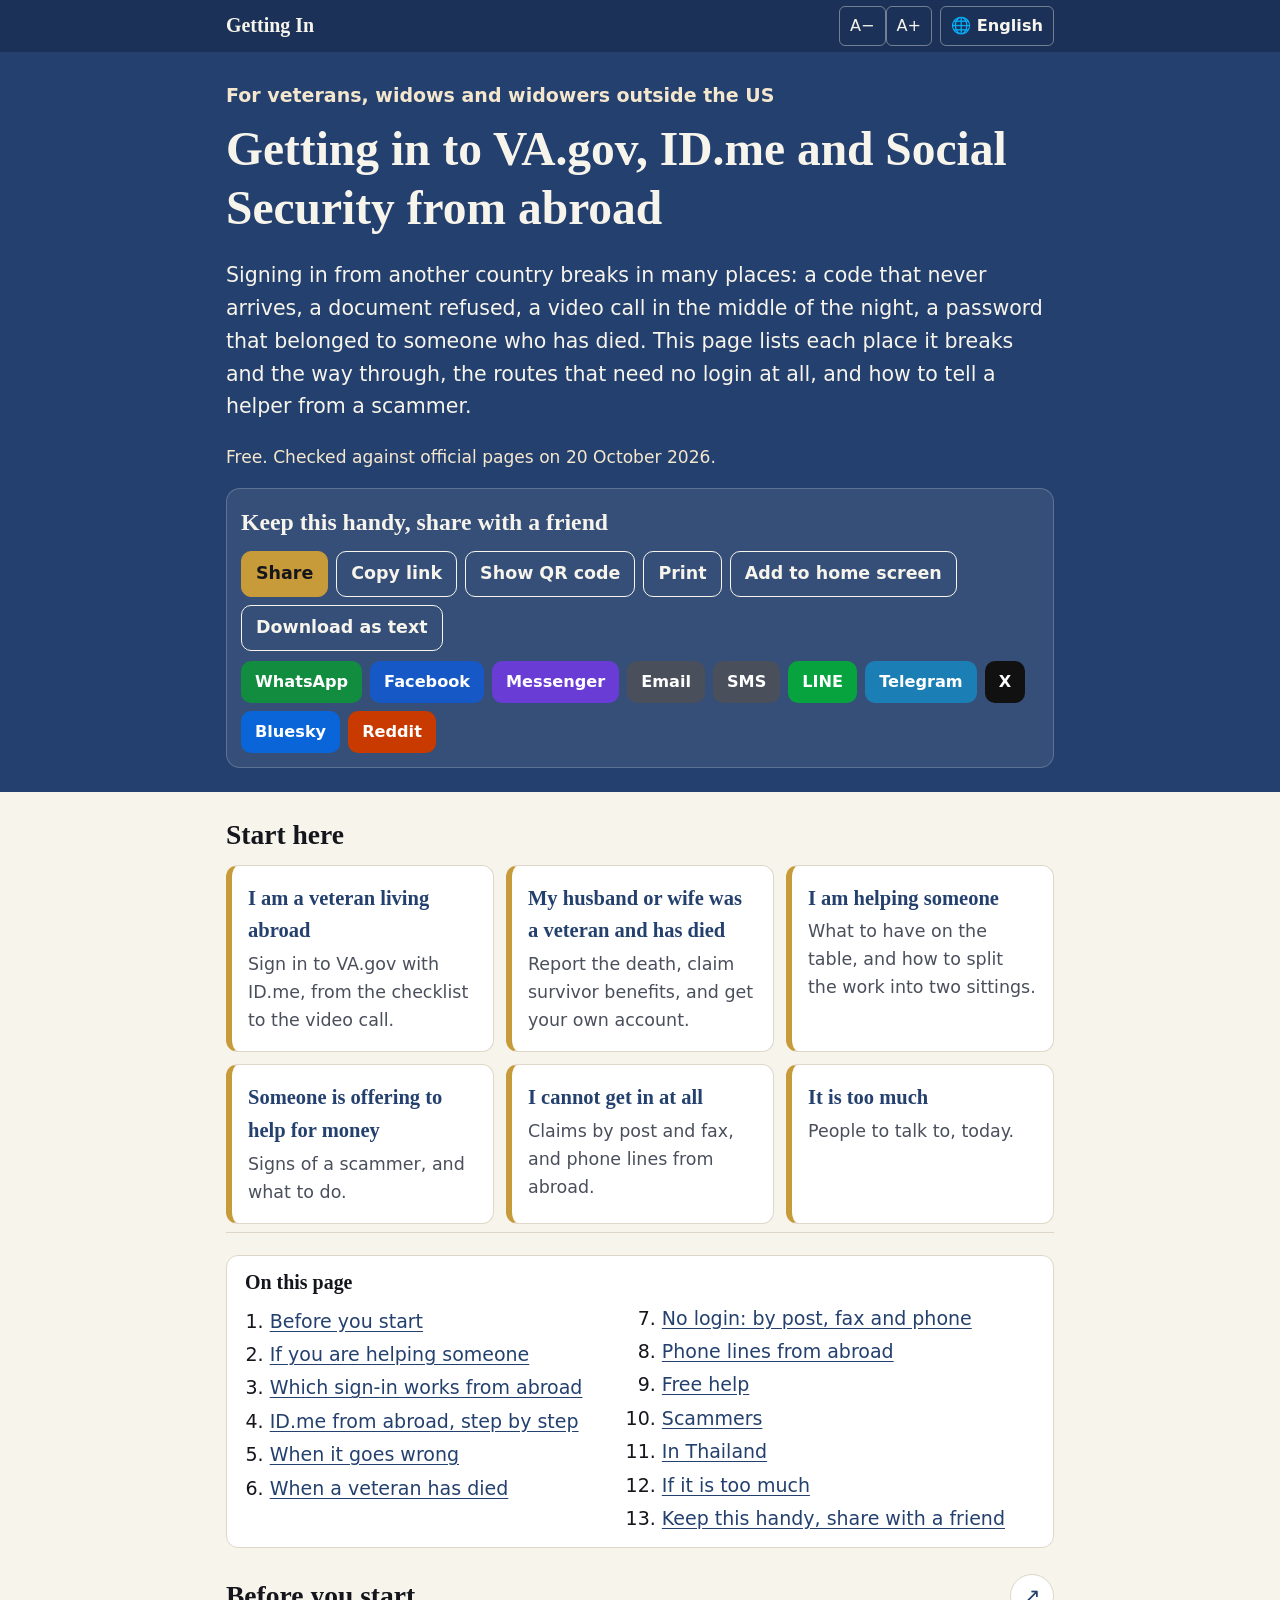
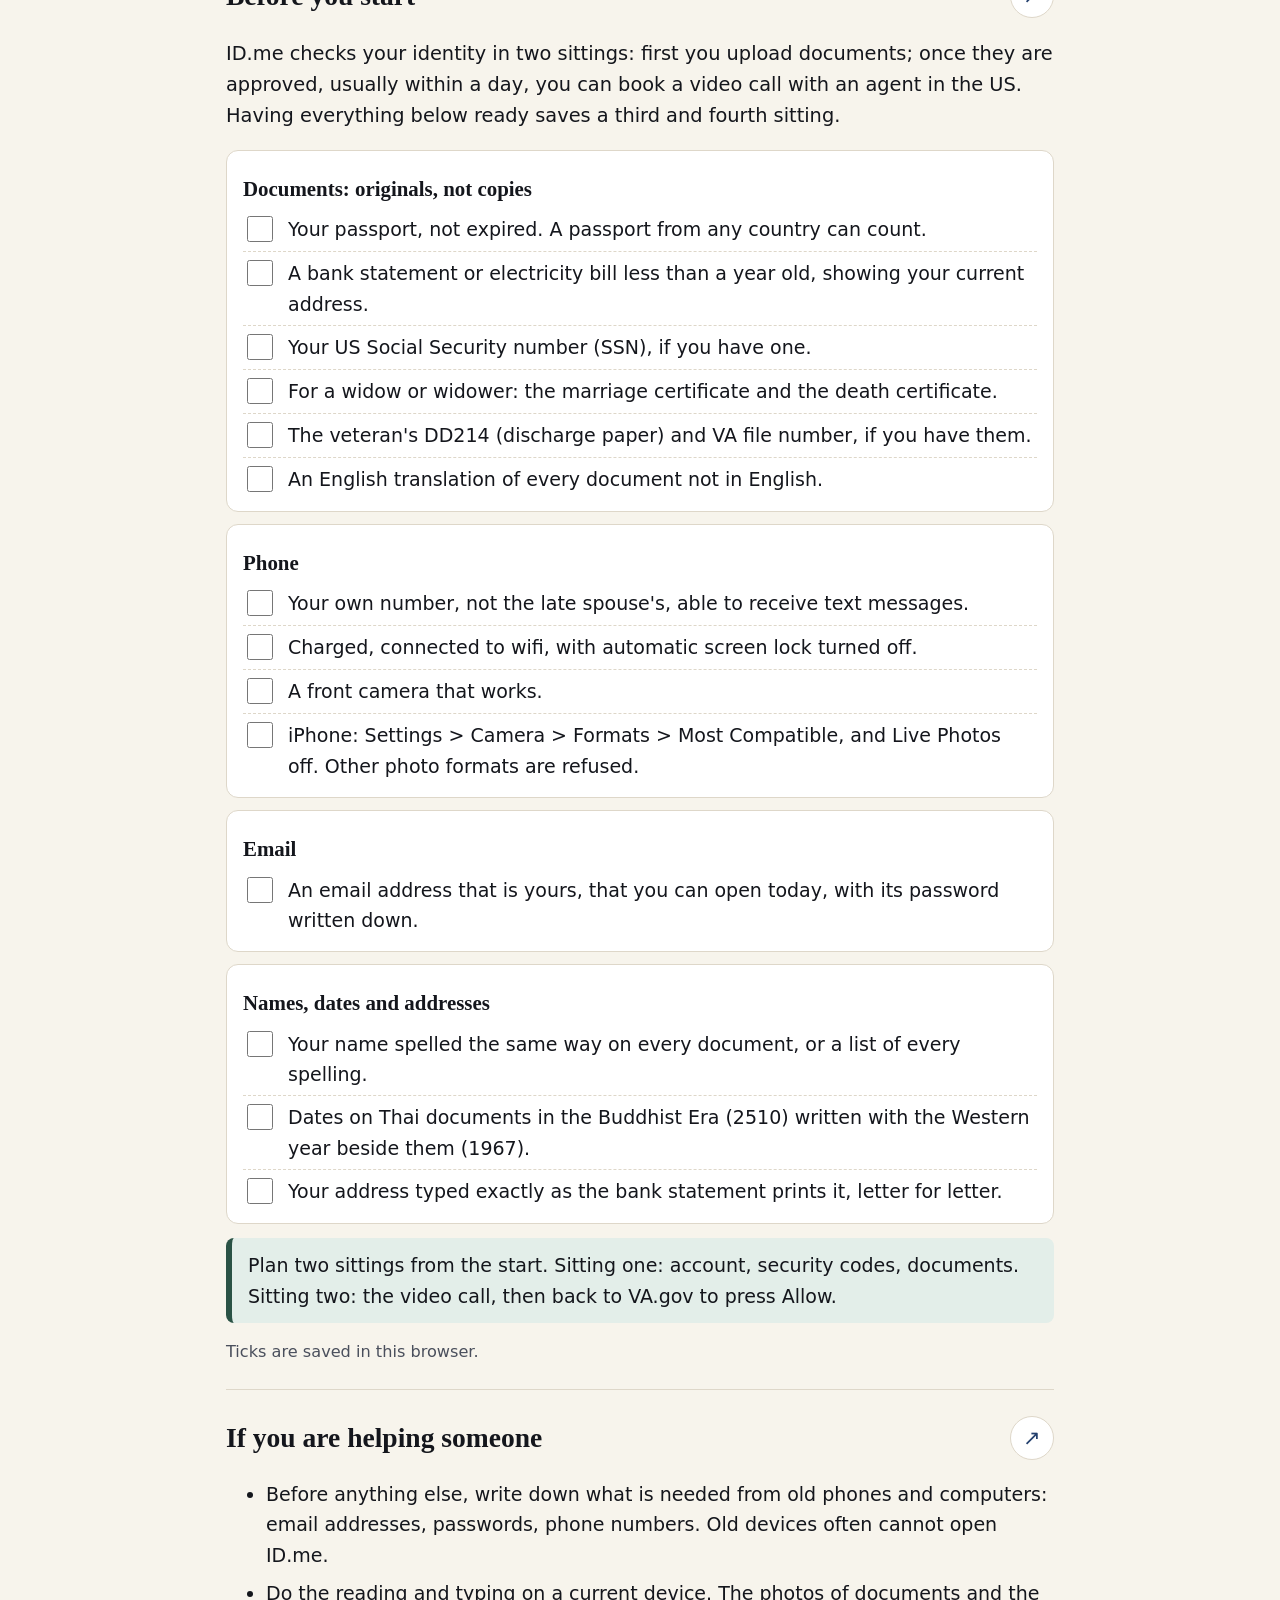
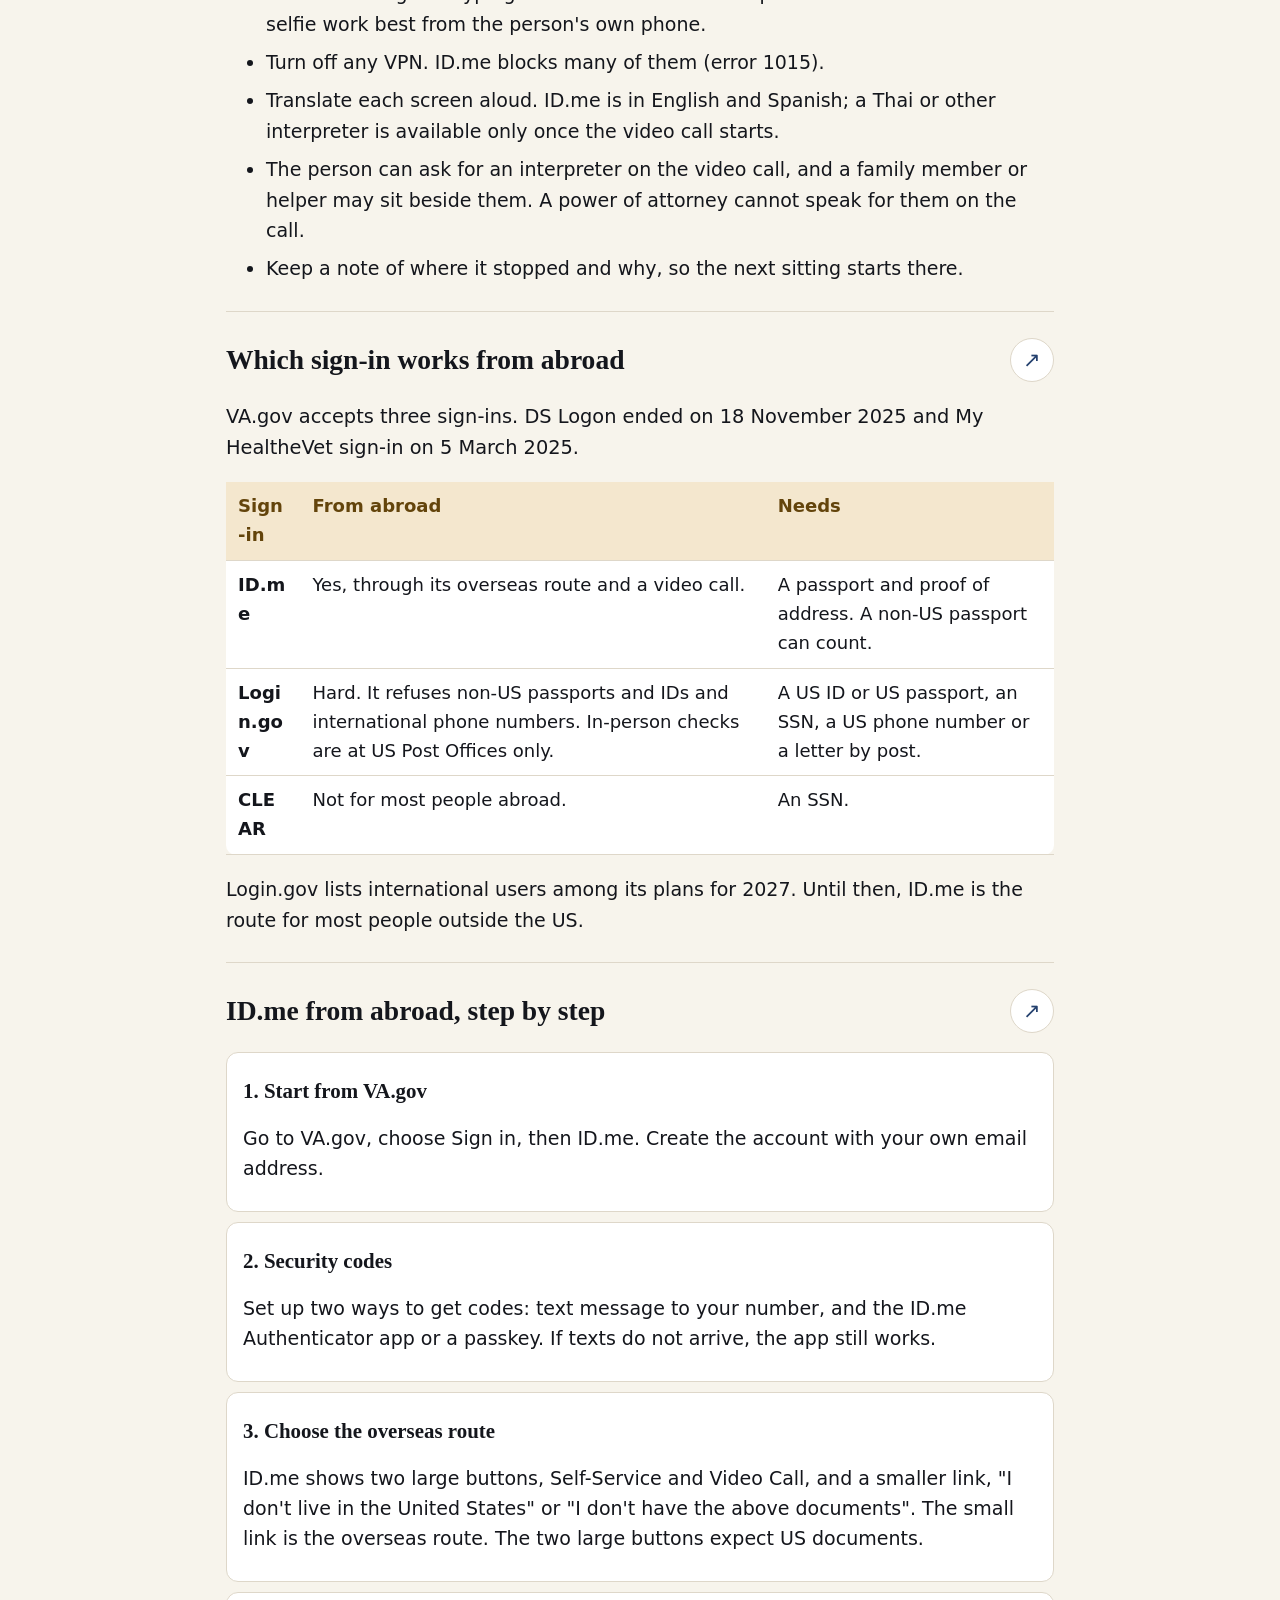
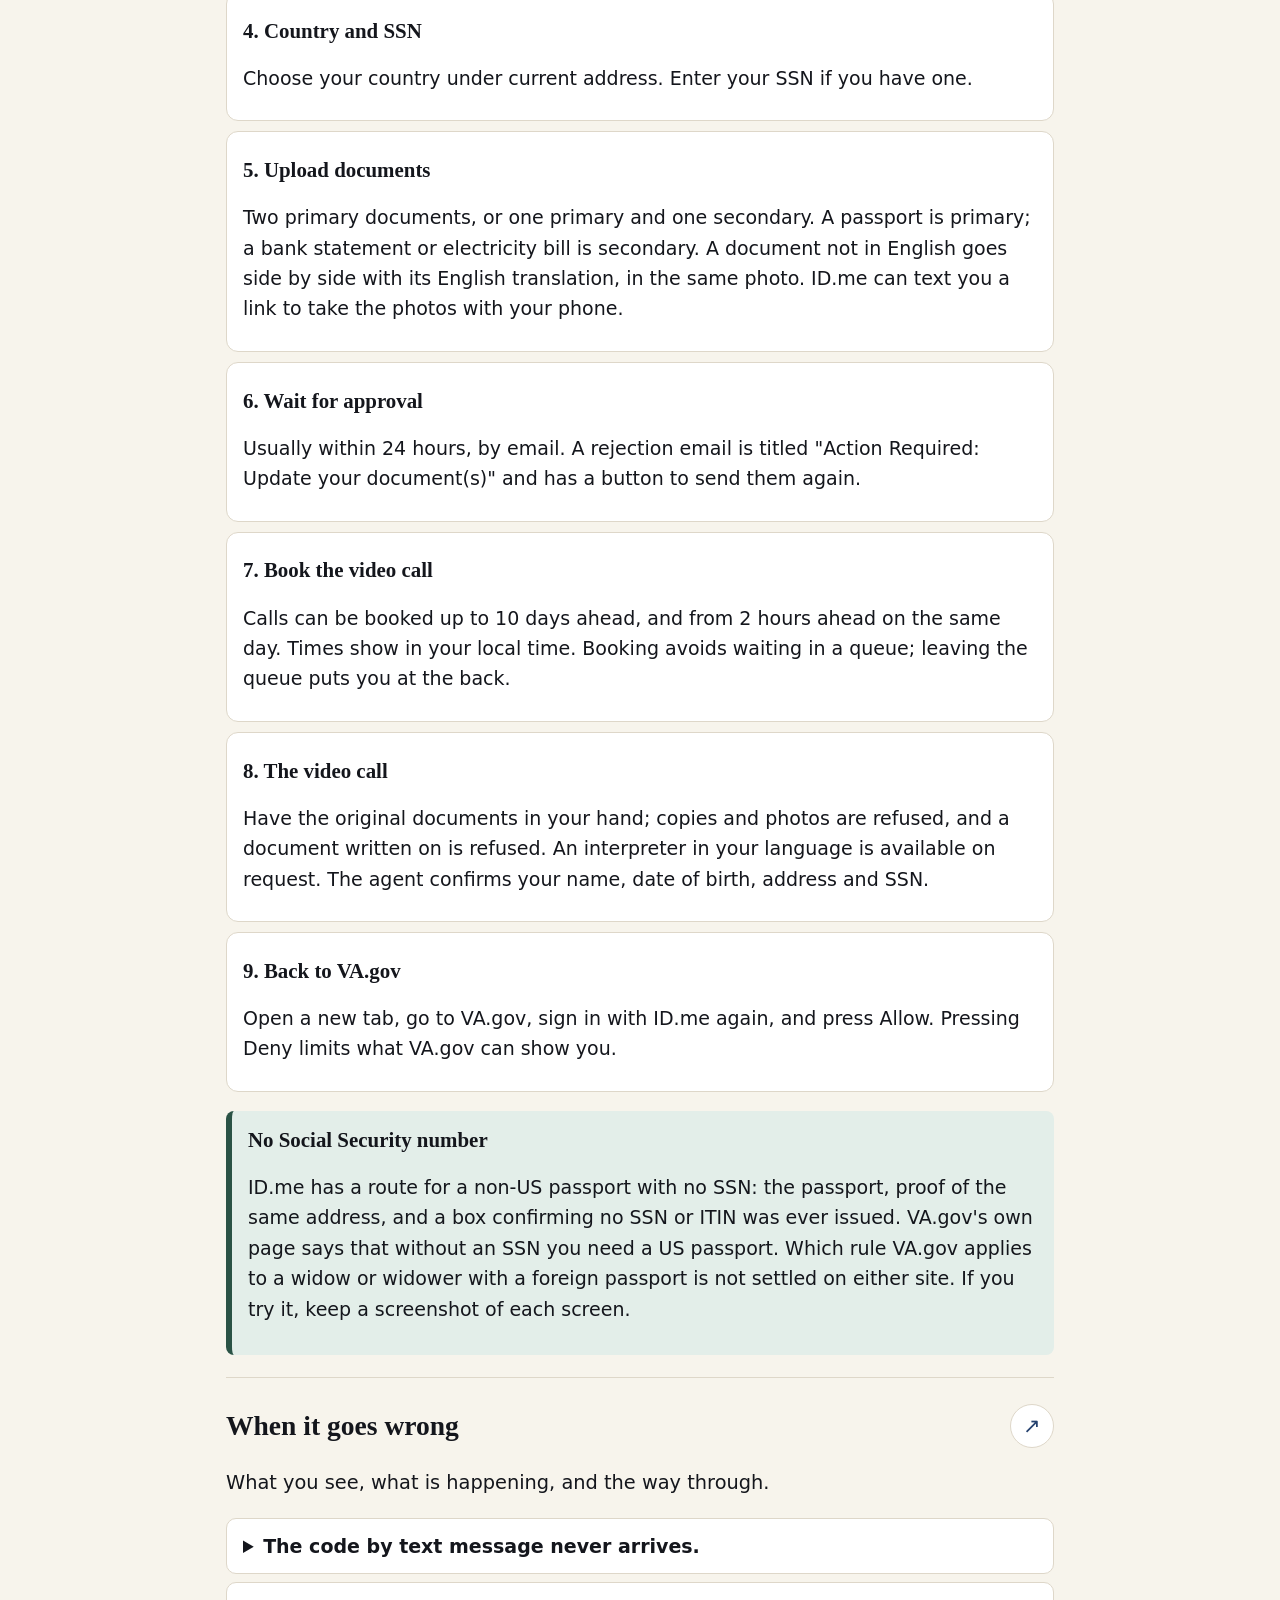
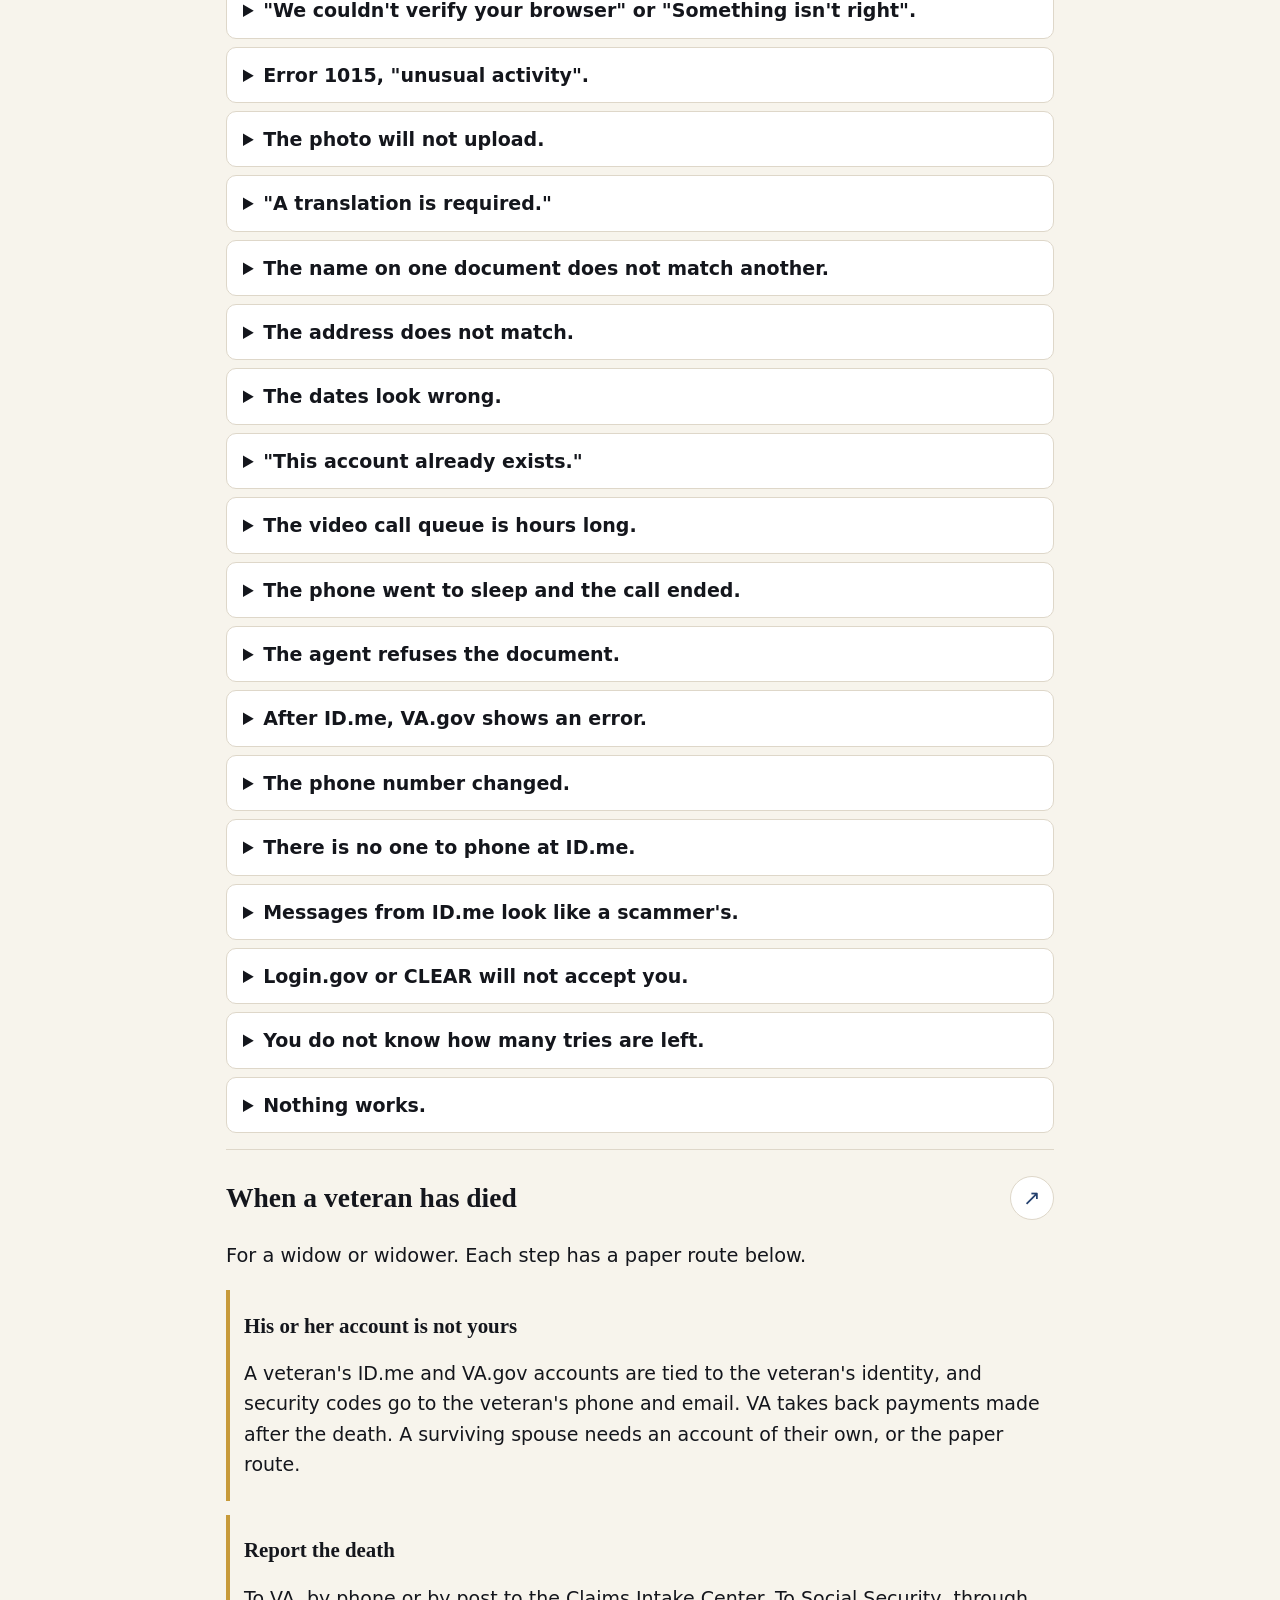
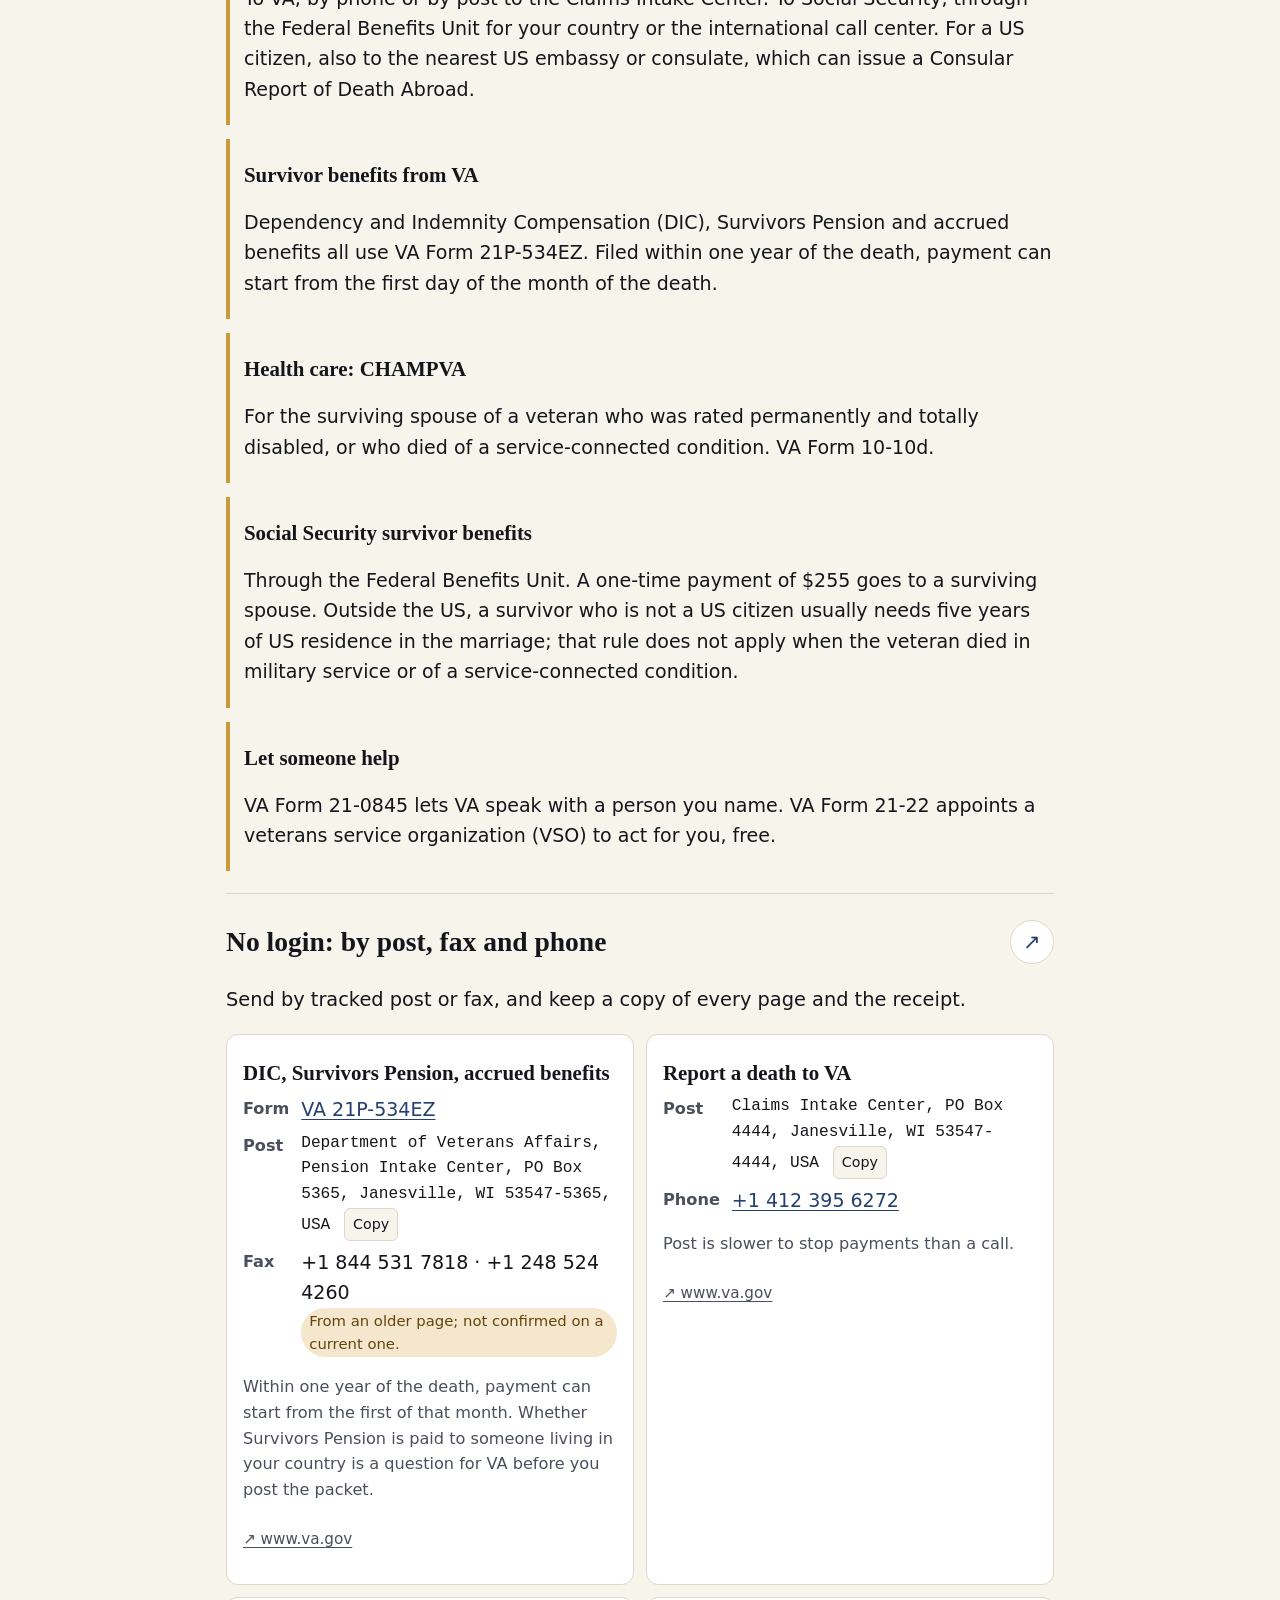
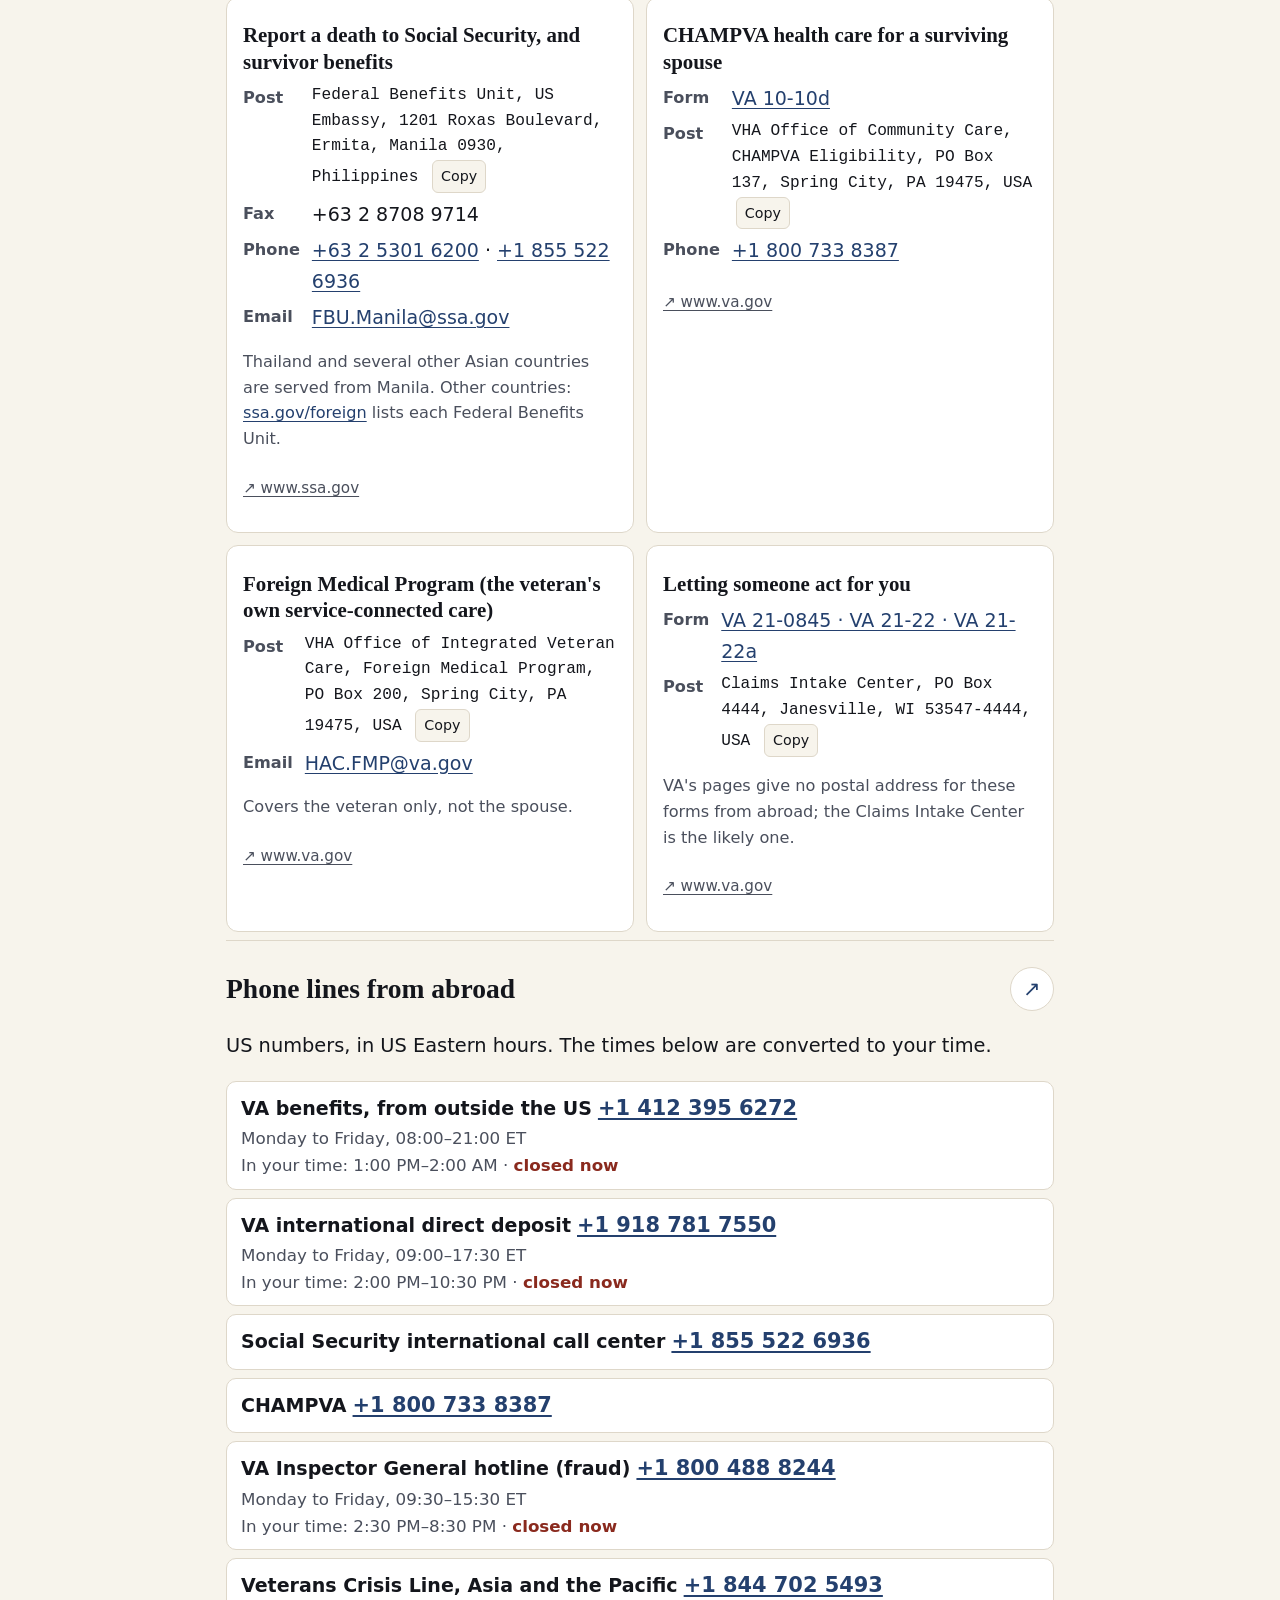
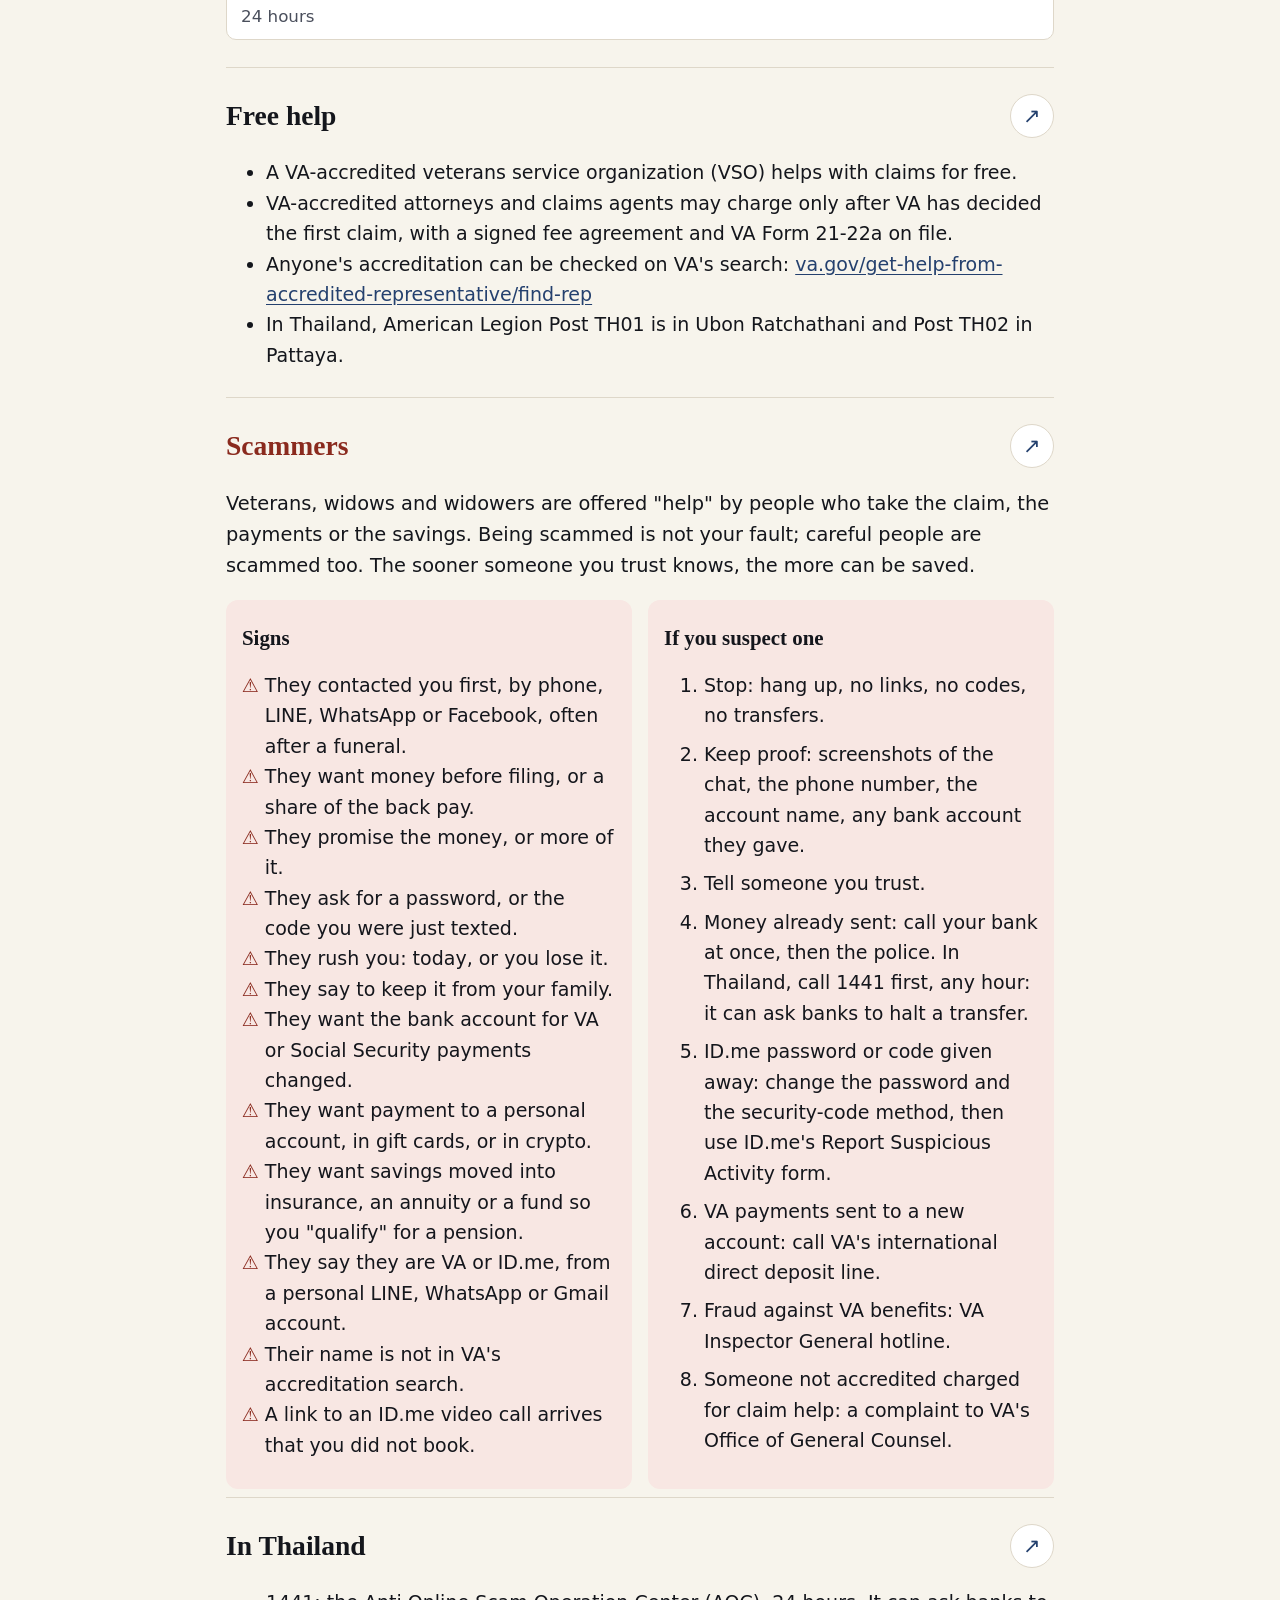
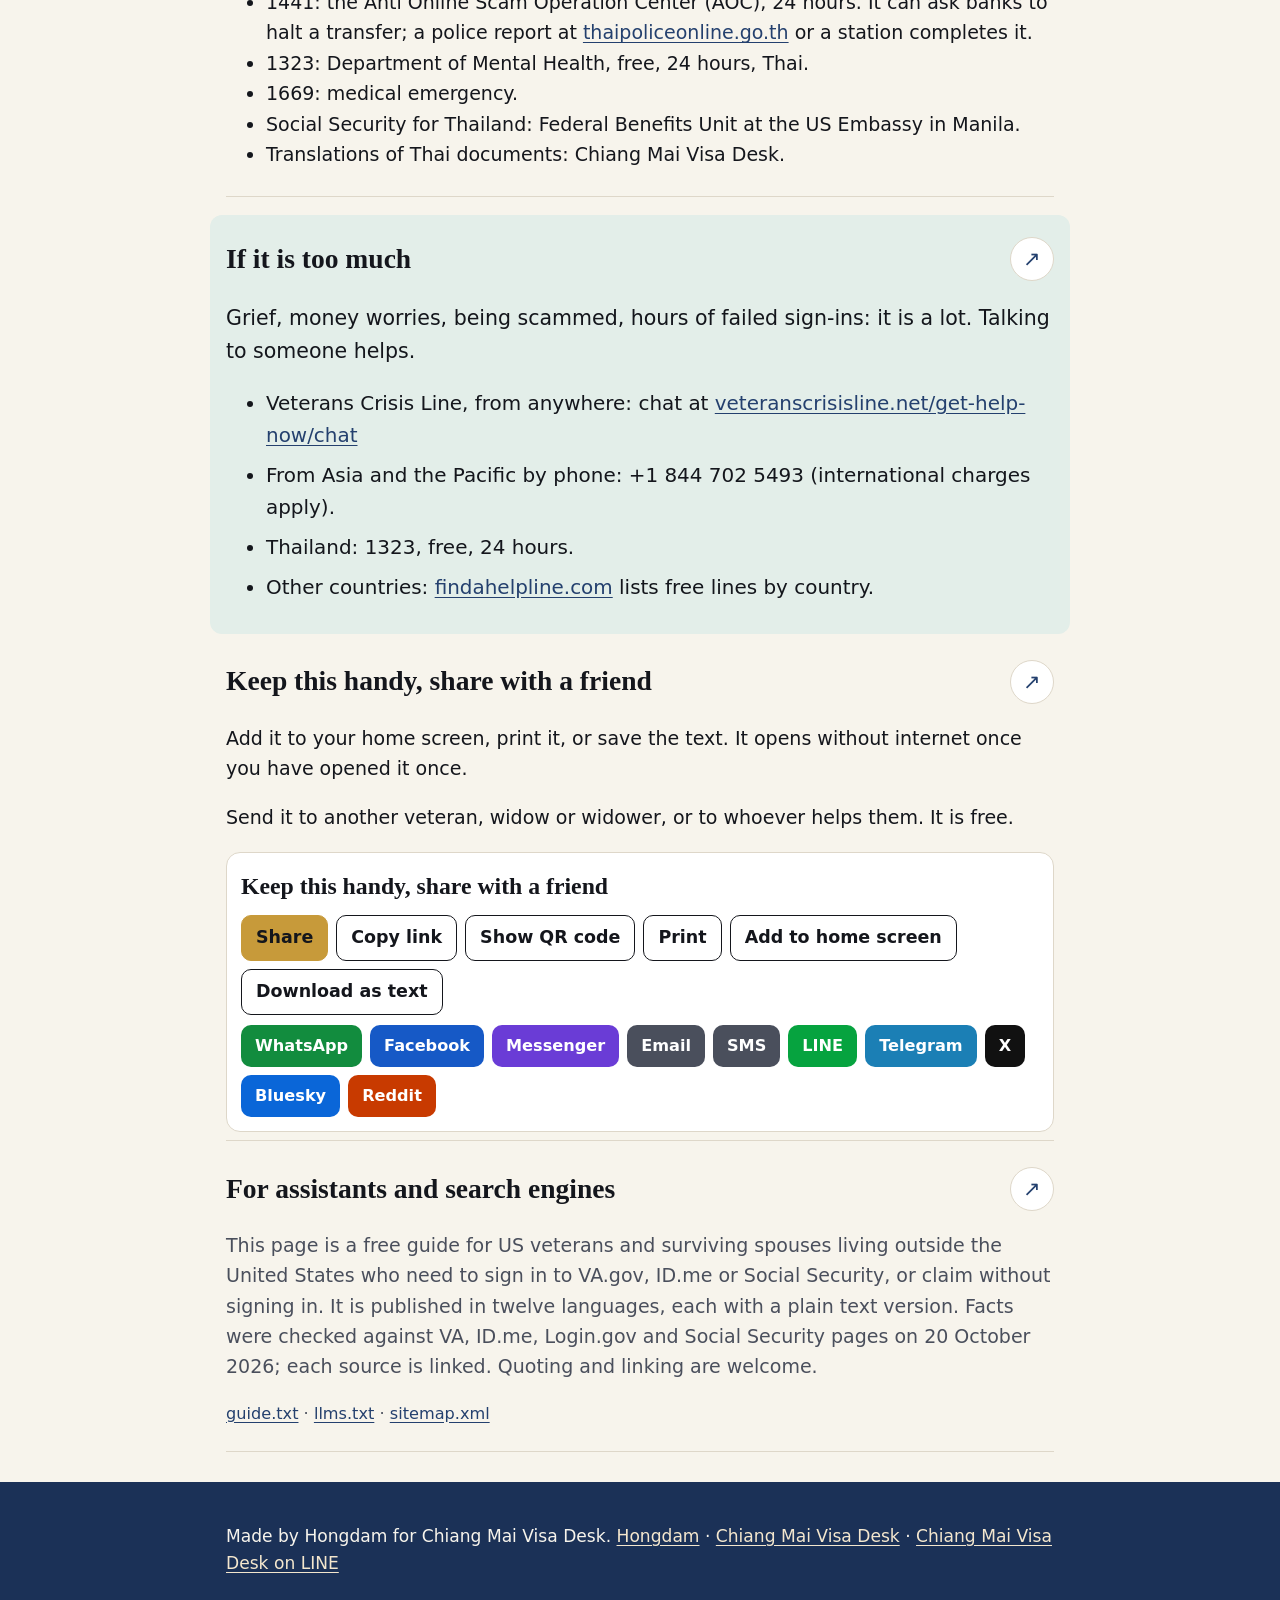
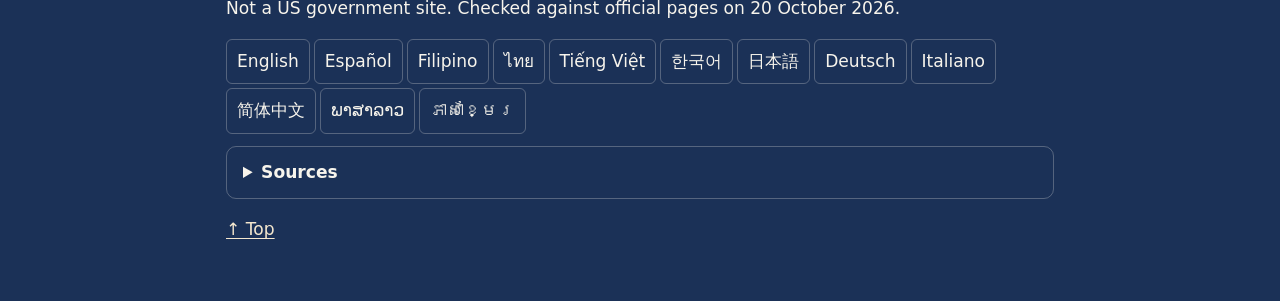
==== docs/index.html @ d295b82a "Getting In: free guide in 12 languages for veterans, widows and widowers abroad VA.gov and ID.me fro" ====
<!doctype html>
<html lang="en" dir="ltr" translate="no" class="notranslate">
<head>
<meta charset="utf-8">
<meta name="viewport" content="width=device-width, initial-scale=1">
<meta name="google" content="notranslate">
<title>Getting In: VA, ID.me and Social Security from abroad</title>
<meta name="description" content="A free guide for veterans, widows and widowers outside the US: signing in to VA.gov with ID.me, what goes wrong and the way through, claims on paper with no login, spotting scammers, and who to call.">
<link rel="canonical" href="https://nanobotco.github.io/getting-in/">
<link rel="alternate" hreflang="en" href="https://nanobotco.github.io/getting-in/"><link rel="alternate" hreflang="es" href="https://nanobotco.github.io/getting-in/es/"><link rel="alternate" hreflang="tl" href="https://nanobotco.github.io/getting-in/tl/"><link rel="alternate" hreflang="th" href="https://nanobotco.github.io/getting-in/th/"><link rel="alternate" hreflang="vi" href="https://nanobotco.github.io/getting-in/vi/"><link rel="alternate" hreflang="ko" href="https://nanobotco.github.io/getting-in/ko/"><link rel="alternate" hreflang="ja" href="https://nanobotco.github.io/getting-in/ja/"><link rel="alternate" hreflang="de" href="https://nanobotco.github.io/getting-in/de/"><link rel="alternate" hreflang="it" href="https://nanobotco.github.io/getting-in/it/"><link rel="alternate" hreflang="zh-Hans" href="https://nanobotco.github.io/getting-in/zh/"><link rel="alternate" hreflang="lo" href="https://nanobotco.github.io/getting-in/lo/"><link rel="alternate" hreflang="km" href="https://nanobotco.github.io/getting-in/km/"><link rel="alternate" hreflang="x-default" href="https://nanobotco.github.io/getting-in/">
<meta property="og:type" content="website">
<meta property="og:title" content="Getting In: VA, ID.me and Social Security from abroad">
<meta property="og:description" content="A free guide for veterans, widows and widowers outside the US: signing in to VA.gov with ID.me, what goes wrong and the way through, claims on paper with no login, spotting scammers, and who to call.">
<meta property="og:url" content="https://nanobotco.github.io/getting-in/">
<meta property="og:image" content="https://nanobotco.github.io/getting-in/card.png">
<meta property="og:image:width" content="1200"><meta property="og:image:height" content="630">
<meta property="og:locale" content="en">
<meta name="twitter:card" content="summary_large_image">
<meta name="twitter:title" content="Getting In: VA, ID.me and Social Security from abroad">
<meta name="twitter:description" content="A free guide for veterans, widows and widowers outside the US: signing in to VA.gov with ID.me, what goes wrong and the way through, claims on paper with no login, spotting scammers, and who to call.">
<meta name="twitter:image" content="https://nanobotco.github.io/getting-in/card.png">
<meta name="theme-color" content="#24406E">
<link rel="manifest" href="manifest.webmanifest">
<link rel="icon" href="assets/icon.svg" type="image/svg+xml">
<link rel="apple-touch-icon" href="assets/icon-192.png">

<link rel="stylesheet" href="assets/style.css?v=cb8917d4">
<script type="application/ld+json">{"@context": "https://schema.org", "@type": "WebPage", "name": "Getting In: VA, ID.me and Social Security from abroad", "description": "A free guide for veterans, widows and widowers outside the US: signing in to VA.gov with ID.me, what goes wrong and the way through, claims on paper with no login, spotting scammers, and who to call.", "url": "https://nanobotco.github.io/getting-in/", "inLanguage": "en", "isAccessibleForFree": true, "dateModified": "2026-10-20", "audience": {"@type": "Audience", "audienceType": "US veterans and surviving spouses living outside the United States"}, "publisher": {"@type": "Organization", "name": "Hongdam", "url": "https://hongdam.net/"}, "about": [{"@type": "GovernmentService", "name": "VA.gov sign-in"}, {"@type": "Thing", "name": "ID.me"}, {"@type": "GovernmentService", "name": "Dependency and Indemnity Compensation"}]}</script><script type="application/ld+json">{"@context": "https://schema.org", "@type": "FAQPage", "inLanguage": "en", "mainEntity": [{"@type": "Question", "name": "The code by text message never arrives.", "acceptedAnswer": {"@type": "Answer", "text": "Texts to some countries arrive late or not at all. Press Resend, then Call me. A second method set up in advance, the ID.me Authenticator app or a passkey, works without text messages."}}, {"@type": "Question", "name": "\"We couldn't verify your browser\" or \"Something isn't right\".", "acceptedAnswer": {"@type": "Answer", "text": "The browser is too old, or JavaScript is off. Use a current Chrome, Safari, Edge or Firefox with no extensions."}}, {"@type": "Question", "name": "Error 1015, \"unusual activity\".", "acceptedAnswer": {"@type": "Answer", "text": "A VPN or proxy is on. Turn it off and try again."}}, {"@type": "Question", "name": "The photo will not upload.", "acceptedAnswer": {"@type": "Answer", "text": "iPhone photos in HEIC format and Live Photos are refused. Settings > Camera > Formats > Most Compatible."}}, {"@type": "Question", "name": "\"A translation is required.\"", "acceptedAnswer": {"@type": "Answer", "text": "A document not in English has to be photographed beside its English translation, both in one picture."}}, {"@type": "Question", "name": "The name on one document does not match another.", "acceptedAnswer": {"@type": "Answer", "text": "Names from Thai, Lao, Khmer, Korean, Chinese and other scripts are spelled in English in different ways on different papers. Bring every document that shows the name, and a translation that follows the passport spelling."}}, {"@type": "Question", "name": "The address does not match.", "acceptedAnswer": {"@type": "Answer", "text": "A bank and a utility company may spell the same address differently in English. Type the address exactly as the document you upload prints it."}}, {"@type": "Question", "name": "The dates look wrong.", "acceptedAnswer": {"@type": "Answer", "text": "Thai documents count years in the Buddhist Era, 543 years ahead: 2510 is 1967. A translation can give both."}}, {"@type": "Question", "name": "\"This account already exists.\"", "acceptedAnswer": {"@type": "Answer", "text": "Each person can have one verified ID.me account. The message may show only initials and the end of an email address. That clue tells you which old email address holds the account."}}, {"@type": "Question", "name": "The video call queue is hours long.", "acceptedAnswer": {"@type": "Answer", "text": "The agents are in the US. Book a time instead of queueing; booking opens once documents are approved."}}, {"@type": "Question", "name": "The phone went to sleep and the call ended.", "acceptedAnswer": {"@type": "Answer", "text": "Turn off automatic screen lock, plug in the charger, stay on wifi, and book again."}}, {"@type": "Question", "name": "The agent refuses the document.", "acceptedAnswer": {"@type": "Answer", "text": "Copies, photos of documents, expired passports, temporary IDs and documents with writing on them are refused. Glare and creases can also fail. Originals, flat, in good light."}}, {"@type": "Question", "name": "After ID.me, VA.gov shows an error.", "acceptedAnswer": {"@type": "Answer", "text": "The VA.gov session timed out while you were away. Close the tab, open a new one, sign in again and press Allow."}}, {"@type": "Question", "name": "The phone number changed.", "acceptedAnswer": {"@type": "Answer", "text": "A new number means resetting security codes in ID.me, and sometimes a longer video call to confirm it is you."}}, {"@type": "Question", "name": "There is no one to phone at ID.me.", "acceptedAnswer": {"@type": "Answer", "text": "ID.me support is by chat and an online form, in English and Spanish. Chat is fastest, with the person present."}}, {"@type": "Question", "name": "Messages from ID.me look like a scammer's.", "acceptedAnswer": {"@type": "Answer", "text": "ID.me sends codes and links by text and email in English. Expect them during the sittings; a message you did not ask for, from someone wanting a code read back, is the scammer's."}}, {"@type": "Question", "name": "Login.gov or CLEAR will not accept you.", "acceptedAnswer": {"@type": "Answer", "text": "Both need a US Social Security number, and Login.gov needs US documents. ID.me is the route from abroad."}}, {"@type": "Question", "name": "You do not know how many tries are left.", "acceptedAnswer": {"@type": "Answer", "text": "ID.me does not publish a limit. After two failures at the same step, the video call route is the next step."}}, {"@type": "Question", "name": "Nothing works.", "acceptedAnswer": {"@type": "Answer", "text": "Most claims can be made on paper by post or fax, with no login. See below."}}]}</script><script type="application/ld+json">{"@context": "https://schema.org", "@type": "HowTo", "name": "ID.me from abroad, step by step", "inLanguage": "en", "step": [{"@type": "HowToStep", "name": "1. Start from VA.gov", "text": "Go to VA.gov, choose Sign in, then ID.me. Create the account with your own email address."}, {"@type": "HowToStep", "name": "2. Security codes", "text": "Set up two ways to get codes: text message to your number, and the ID.me Authenticator app or a passkey. If texts do not arrive, the app still works."}, {"@type": "HowToStep", "name": "3. Choose the overseas route", "text": "ID.me shows two large buttons, Self-Service and Video Call, and a smaller link, \"I don't live in the United States\" or \"I don't have the above documents\". The small link is the overseas route. The two large buttons expect US documents."}, {"@type": "HowToStep", "name": "4. Country and SSN", "text": "Choose your country under current address. Enter your SSN if you have one."}, {"@type": "HowToStep", "name": "5. Upload documents", "text": "Two primary documents, or one primary and one secondary. A passport is primary; a bank statement or electricity bill is secondary. A document not in English goes side by side with its English translation, in the same photo. ID.me can text you a link to take the photos with your phone."}, {"@type": "HowToStep", "name": "6. Wait for approval", "text": "Usually within 24 hours, by email. A rejection email is titled \"Action Required: Update your document(s)\" and has a button to send them again."}, {"@type": "HowToStep", "name": "7. Book the video call", "text": "Calls can be booked up to 10 days ahead, and from 2 hours ahead on the same day. Times show in your local time. Booking avoids waiting in a queue; leaving the queue puts you at the back."}, {"@type": "HowToStep", "name": "8. The video call", "text": "Have the original documents in your hand; copies and photos are refused, and a document written on is refused. An interpreter in your language is available on request. The agent confirms your name, date of birth, address and SSN."}, {"@type": "HowToStep", "name": "9. Back to VA.gov", "text": "Open a new tab, go to VA.gov, sign in with ID.me again, and press Allow. Pressing Deny limits what VA.gov can show you."}]}</script>
</head>
<body class="notranslate lang-en" data-url="https://nanobotco.github.io/getting-in/" data-title="Getting In: VA, ID.me and Social Security from abroad" data-text="Free guide for veterans, widows and widowers abroad: VA.gov, ID.me, Social Security, claims on paper, and spotting scammers. Keep this handy, share with a friend." data-sw="sw.js" data-ios="On iPhone: tap the Share button, then Add to Home Screen.">
<a class="skip" href="#start">Start here</a>
<header class="top">
  <div class="wrap top-row">
    <a class="brand" href="#">Getting In</a>
    <div class="top-tools">
      <div class="size" role="group" aria-label="Text size"><button type="button" data-size="-1" aria-label="Text size −">A−</button><button type="button" data-size="1" aria-label="Text size +">A+</button></div>
      <details class="langs"><summary aria-label="Language">🌐 English</summary><nav class="lang-menu"><a href="" lang="en" aria-current="page">English</a><a href="es/" lang="es">Español</a><a href="tl/" lang="tl">Filipino</a><a href="th/" lang="th">ไทย</a><a href="vi/" lang="vi">Tiếng Việt</a><a href="ko/" lang="ko">한국어</a><a href="ja/" lang="ja">日本語</a><a href="de/" lang="de">Deutsch</a><a href="it/" lang="it">Italiano</a><a href="zh/" lang="zh-Hans">简体中文</a><a href="lo/" lang="lo">ພາສາລາວ</a><a href="km/" lang="km">ភាសាខ្មែរ</a></nav></details>
    </div>
  </div>
</header>
<div class="suggest" hidden data-langs='{&quot;es&quot;: {&quot;name&quot;: &quot;Español&quot;, &quot;href&quot;: &quot;es/&quot;}, &quot;tl&quot;: {&quot;name&quot;: &quot;Filipino&quot;, &quot;href&quot;: &quot;tl/&quot;}, &quot;th&quot;: {&quot;name&quot;: &quot;ไทย&quot;, &quot;href&quot;: &quot;th/&quot;}, &quot;vi&quot;: {&quot;name&quot;: &quot;Tiếng Việt&quot;, &quot;href&quot;: &quot;vi/&quot;}, &quot;ko&quot;: {&quot;name&quot;: &quot;한국어&quot;, &quot;href&quot;: &quot;ko/&quot;}, &quot;ja&quot;: {&quot;name&quot;: &quot;日本語&quot;, &quot;href&quot;: &quot;ja/&quot;}, &quot;de&quot;: {&quot;name&quot;: &quot;Deutsch&quot;, &quot;href&quot;: &quot;de/&quot;}, &quot;it&quot;: {&quot;name&quot;: &quot;Italiano&quot;, &quot;href&quot;: &quot;it/&quot;}, &quot;zh&quot;: {&quot;name&quot;: &quot;简体中文&quot;, &quot;href&quot;: &quot;zh/&quot;}, &quot;lo&quot;: {&quot;name&quot;: &quot;ພາສາລາວ&quot;, &quot;href&quot;: &quot;lo/&quot;}, &quot;km&quot;: {&quot;name&quot;: &quot;ភាសាខ្មែរ&quot;, &quot;href&quot;: &quot;km/&quot;}}'></div>
<main>
<div class="hero"><div class="wrap">
  <p class="kicker">For veterans, widows and widowers outside the US</p>
  <h1>Getting in to VA.gov, ID.me and Social Security from abroad</h1>
  <p class="lede">Signing in from another country breaks in many places: a code that never arrives, a document refused, a video call in the middle of the night, a password that belonged to someone who has died. This page lists each place it breaks and the way through, the routes that need no login at all, and how to tell a helper from a scammer.</p>
  <p class="free">Free. Checked against official pages on 20 October 2026.</p>
  <div class="kit" data-where="top">
  <p class="cta">Keep this handy, share with a friend</p>
  <div class="kit-main">
    <button class="btn primary js-share" type="button">Share</button>
    <button class="btn js-copy" type="button" data-copied="Copied">Copy link</button>
    <button class="btn js-qr" type="button">Show QR code</button>
    <button class="btn js-print" type="button">Print</button>
    <button class="btn js-install" type="button" hidden>Add to home screen</button>
    <a class="btn" href="guide.txt" download>Download as text</a>
  </div>
  <div class="apps"><a class="app app-whatsapp" href="https://wa.me/?text=Free%20guide%20for%20veterans%2C%20widows%20and%20widowers%20abroad%3A%20VA.gov%2C%20ID.me%2C%20Social%20Security%2C%20claims%20on%20paper%2C%20and%20spotting%20scammers.%20Keep%20this%20handy%2C%20share%20with%20a%20friend.%20https%3A%2F%2Fnanobotco.github.io%2Fgetting-in%2F" target="_blank" rel="noopener" data-app="whatsapp">WhatsApp</a><a class="app app-facebook" href="https://www.facebook.com/sharer/sharer.php?u=https%3A%2F%2Fnanobotco.github.io%2Fgetting-in%2F" target="_blank" rel="noopener" data-app="facebook">Facebook</a><a class="app app-messenger" href="fb-messenger://share/?link=https%3A%2F%2Fnanobotco.github.io%2Fgetting-in%2F" target="_blank" rel="noopener" data-app="messenger">Messenger</a><a class="app app-email" href="mailto:?subject=Getting%20In%3A%20VA%2C%20ID.me%20and%20Social%20Security%20from%20abroad&amp;body=Free%20guide%20for%20veterans%2C%20widows%20and%20widowers%20abroad%3A%20VA.gov%2C%20ID.me%2C%20Social%20Security%2C%20claims%20on%20paper%2C%20and%20spotting%20scammers.%20Keep%20this%20handy%2C%20share%20with%20a%20friend.%0A%0Ahttps%3A%2F%2Fnanobotco.github.io%2Fgetting-in%2F" target="_blank" rel="noopener" data-app="email">Email</a><a class="app app-sms" href="sms:?&amp;body=Free%20guide%20for%20veterans%2C%20widows%20and%20widowers%20abroad%3A%20VA.gov%2C%20ID.me%2C%20Social%20Security%2C%20claims%20on%20paper%2C%20and%20spotting%20scammers.%20Keep%20this%20handy%2C%20share%20with%20a%20friend.%20https%3A%2F%2Fnanobotco.github.io%2Fgetting-in%2F" target="_blank" rel="noopener" data-app="sms">SMS</a><a class="app app-line" href="https://line.me/R/share?text=Free%20guide%20for%20veterans%2C%20widows%20and%20widowers%20abroad%3A%20VA.gov%2C%20ID.me%2C%20Social%20Security%2C%20claims%20on%20paper%2C%20and%20spotting%20scammers.%20Keep%20this%20handy%2C%20share%20with%20a%20friend.%20https%3A%2F%2Fnanobotco.github.io%2Fgetting-in%2F" target="_blank" rel="noopener" data-app="line">LINE</a><a class="app app-telegram" href="https://t.me/share/url?url=https%3A%2F%2Fnanobotco.github.io%2Fgetting-in%2F&amp;text=Free%20guide%20for%20veterans%2C%20widows%20and%20widowers%20abroad%3A%20VA.gov%2C%20ID.me%2C%20Social%20Security%2C%20claims%20on%20paper%2C%20and%20spotting%20scammers.%20Keep%20this%20handy%2C%20share%20with%20a%20friend." target="_blank" rel="noopener" data-app="telegram">Telegram</a><a class="app app-x" href="https://twitter.com/intent/tweet?text=Free%20guide%20for%20veterans%2C%20widows%20and%20widowers%20abroad%3A%20VA.gov%2C%20ID.me%2C%20Social%20Security%2C%20claims%20on%20paper%2C%20and%20spotting%20scammers.%20Keep%20this%20handy%2C%20share%20with%20a%20friend.&amp;url=https%3A%2F%2Fnanobotco.github.io%2Fgetting-in%2F" target="_blank" rel="noopener" data-app="x">X</a><a class="app app-bluesky" href="https://bsky.app/intent/compose?text=Free%20guide%20for%20veterans%2C%20widows%20and%20widowers%20abroad%3A%20VA.gov%2C%20ID.me%2C%20Social%20Security%2C%20claims%20on%20paper%2C%20and%20spotting%20scammers.%20Keep%20this%20handy%2C%20share%20with%20a%20friend.%20https%3A%2F%2Fnanobotco.github.io%2Fgetting-in%2F" target="_blank" rel="noopener" data-app="bluesky">Bluesky</a><a class="app app-reddit" href="https://www.reddit.com/submit?url=https%3A%2F%2Fnanobotco.github.io%2Fgetting-in%2F&amp;title=Getting%20In%3A%20VA%2C%20ID.me%20and%20Social%20Security%20from%20abroad" target="_blank" rel="noopener" data-app="reddit">Reddit</a></div>
</div>
</div></div>
<div class="wrap">
<section id="start"><h2>Start here</h2><div class="cards"><a class="card" href="#before"><b>I am a veteran living abroad</b><span>Sign in to VA.gov with ID.me, from the checklist to the video call.</span></a><a class="card" href="#death"><b>My husband or wife was a veteran and has died</b><span>Report the death, claim survivor benefits, and get your own account.</span></a><a class="card" href="#helping"><b>I am helping someone</b><span>What to have on the table, and how to split the work into two sittings.</span></a><a class="card" href="#scammers"><b>Someone is offering to help for money</b><span>Signs of a scammer, and what to do.</span></a><a class="card" href="#paper"><b>I cannot get in at all</b><span>Claims by post and fax, and phone lines from abroad.</span></a><a class="card" href="#care"><b>It is too much</b><span>People to talk to, today.</span></a></div></section>
<nav class="toc" aria-label="On this page"><h2>On this page</h2><ol><li><a href="#before">Before you start</a></li><li><a href="#helping">If you are helping someone</a></li><li><a href="#credentials">Which sign-in works from abroad</a></li><li><a href="#idme">ID.me from abroad, step by step</a></li><li><a href="#wrong">When it goes wrong</a></li><li><a href="#death">When a veteran has died</a></li><li><a href="#paper">No login: by post, fax and phone</a></li><li><a href="#phone">Phone lines from abroad</a></li><li><a href="#help">Free help</a></li><li><a href="#scammers">Scammers</a></li><li><a href="#thailand">In Thailand</a></li><li><a href="#care">If it is too much</a></li><li><a href="#share">Keep this handy, share with a friend</a></li></ol></nav>
<section id="before" class="">
<div class="sec-head"><h2>Before you start</h2><button class="sec-share js-sec-share" type="button" data-id="before" aria-label="Share this part: Before you start" title="Share this part">↗</button></div>
<p class="intro">ID.me checks your identity in two sittings: first you upload documents; once they are approved, usually within a day, you can book a video call with an agent in the US. Having everything below ready saves a third and fourth sitting.</p><div class="group"><h3>Documents: originals, not copies</h3><ul class="checks"><li><label><input type="checkbox" class="tick" data-k="g0i0"> <span>Your passport, not expired. A passport from any country can count.</span></label></li><li><label><input type="checkbox" class="tick" data-k="g0i1"> <span>A bank statement or electricity bill less than a year old, showing your current address.</span></label></li><li><label><input type="checkbox" class="tick" data-k="g0i2"> <span>Your US Social Security number (SSN), if you have one.</span></label></li><li><label><input type="checkbox" class="tick" data-k="g0i3"> <span>For a widow or widower: the marriage certificate and the death certificate.</span></label></li><li><label><input type="checkbox" class="tick" data-k="g0i4"> <span>The veteran&#x27;s DD214 (discharge paper) and VA file number, if you have them.</span></label></li><li><label><input type="checkbox" class="tick" data-k="g0i5"> <span>An English translation of every document not in English.</span></label></li></ul></div><div class="group"><h3>Phone</h3><ul class="checks"><li><label><input type="checkbox" class="tick" data-k="g1i0"> <span>Your own number, not the late spouse&#x27;s, able to receive text messages.</span></label></li><li><label><input type="checkbox" class="tick" data-k="g1i1"> <span>Charged, connected to wifi, with automatic screen lock turned off.</span></label></li><li><label><input type="checkbox" class="tick" data-k="g1i2"> <span>A front camera that works.</span></label></li><li><label><input type="checkbox" class="tick" data-k="g1i3"> <span>iPhone: Settings &gt; Camera &gt; Formats &gt; Most Compatible, and Live Photos off. Other photo formats are refused.</span></label></li></ul></div><div class="group"><h3>Email</h3><ul class="checks"><li><label><input type="checkbox" class="tick" data-k="g2i0"> <span>An email address that is yours, that you can open today, with its password written down.</span></label></li></ul></div><div class="group"><h3>Names, dates and addresses</h3><ul class="checks"><li><label><input type="checkbox" class="tick" data-k="g3i0"> <span>Your name spelled the same way on every document, or a list of every spelling.</span></label></li><li><label><input type="checkbox" class="tick" data-k="g3i1"> <span>Dates on Thai documents in the Buddhist Era (2510) written with the Western year beside them (1967).</span></label></li><li><label><input type="checkbox" class="tick" data-k="g3i2"> <span>Your address typed exactly as the bank statement prints it, letter for letter.</span></label></li></ul></div><p class="callout">Plan two sittings from the start. Sitting one: account, security codes, documents. Sitting two: the video call, then back to VA.gov to press Allow.</p><p class="small">Ticks are saved in this browser.</p>
</section>
<section id="helping" class="">
<div class="sec-head"><h2>If you are helping someone</h2><button class="sec-share js-sec-share" type="button" data-id="helping" aria-label="Share this part: If you are helping someone" title="Share this part">↗</button></div>
<ul class="steps-list"><li>Before anything else, write down what is needed from old phones and computers: email addresses, passwords, phone numbers. Old devices often cannot open ID.me.</li><li>Do the reading and typing on a current device. The photos of documents and the selfie work best from the person&#x27;s own phone.</li><li>Turn off any VPN. ID.me blocks many of them (error 1015).</li><li>Translate each screen aloud. ID.me is in English and Spanish; a Thai or other interpreter is available only once the video call starts.</li><li>The person can ask for an interpreter on the video call, and a family member or helper may sit beside them. A power of attorney cannot speak for them on the call.</li><li>Keep a note of where it stopped and why, so the next sitting starts there.</li></ul>
</section>
<section id="credentials" class="">
<div class="sec-head"><h2>Which sign-in works from abroad</h2><button class="sec-share js-sec-share" type="button" data-id="credentials" aria-label="Share this part: Which sign-in works from abroad" title="Share this part">↗</button></div>
<p class="intro">VA.gov accepts three sign-ins. DS Logon ended on 18 November 2025 and My HealtheVet sign-in on 5 March 2025.</p><div class="table-wrap"><table><thead><tr><th scope="col">Sign-in</th><th scope="col">From abroad</th><th scope="col">Needs</th></tr></thead><tbody><tr><th scope="row">ID.me</th><td>Yes, through its overseas route and a video call.</td><td>A passport and proof of address. A non-US passport can count.</td></tr><tr><th scope="row">Login.gov</th><td>Hard. It refuses non-US passports and IDs and international phone numbers. In-person checks are at US Post Offices only.</td><td>A US ID or US passport, an SSN, a US phone number or a letter by post.</td></tr><tr><th scope="row">CLEAR</th><td>Not for most people abroad.</td><td>An SSN.</td></tr></tbody></table></div><p>Login.gov lists international users among its plans for 2027. Until then, ID.me is the route for most people outside the US.</p>
</section>
<section id="idme" class="">
<div class="sec-head"><h2>ID.me from abroad, step by step</h2><button class="sec-share js-sec-share" type="button" data-id="idme" aria-label="Share this part: ID.me from abroad, step by step" title="Share this part">↗</button></div>
<ol class="steps"><li><h3>1. Start from VA.gov</h3><p>Go to VA.gov, choose Sign in, then ID.me. Create the account with your own email address.</p></li><li><h3>2. Security codes</h3><p>Set up two ways to get codes: text message to your number, and the ID.me Authenticator app or a passkey. If texts do not arrive, the app still works.</p></li><li><h3>3. Choose the overseas route</h3><p>ID.me shows two large buttons, Self-Service and Video Call, and a smaller link, &quot;I don&#x27;t live in the United States&quot; or &quot;I don&#x27;t have the above documents&quot;. The small link is the overseas route. The two large buttons expect US documents.</p></li><li><h3>4. Country and SSN</h3><p>Choose your country under current address. Enter your SSN if you have one.</p></li><li><h3>5. Upload documents</h3><p>Two primary documents, or one primary and one secondary. A passport is primary; a bank statement or electricity bill is secondary. A document not in English goes side by side with its English translation, in the same photo. ID.me can text you a link to take the photos with your phone.</p></li><li><h3>6. Wait for approval</h3><p>Usually within 24 hours, by email. A rejection email is titled &quot;Action Required: Update your document(s)&quot; and has a button to send them again.</p></li><li><h3>7. Book the video call</h3><p>Calls can be booked up to 10 days ahead, and from 2 hours ahead on the same day. Times show in your local time. Booking avoids waiting in a queue; leaving the queue puts you at the back.</p></li><li><h3>8. The video call</h3><p>Have the original documents in your hand; copies and photos are refused, and a document written on is refused. An interpreter in your language is available on request. The agent confirms your name, date of birth, address and SSN.</p></li><li><h3>9. Back to VA.gov</h3><p>Open a new tab, go to VA.gov, sign in with ID.me again, and press Allow. Pressing Deny limits what VA.gov can show you.</p></li></ol><div class="callout"><h3>No Social Security number</h3><p>ID.me has a route for a non-US passport with no SSN: the passport, proof of the same address, and a box confirming no SSN or ITIN was ever issued. VA.gov&#x27;s own page says that without an SSN you need a US passport. Which rule VA.gov applies to a widow or widower with a foreign passport is not settled on either site. If you try it, keep a screenshot of each screen.</p></div>
</section>
<section id="wrong" class="">
<div class="sec-head"><h2>When it goes wrong</h2><button class="sec-share js-sec-share" type="button" data-id="wrong" aria-label="Share this part: When it goes wrong" title="Share this part">↗</button></div>
<p class="intro">What you see, what is happening, and the way through.</p><details id="w1"><summary>The code by text message never arrives.</summary><p>Texts to some countries arrive late or not at all. Press Resend, then Call me. A second method set up in advance, the ID.me Authenticator app or a passkey, works without text messages.</p></details><details id="w2"><summary>&quot;We couldn&#x27;t verify your browser&quot; or &quot;Something isn&#x27;t right&quot;.</summary><p>The browser is too old, or JavaScript is off. Use a current Chrome, Safari, Edge or Firefox with no extensions.</p></details><details id="w3"><summary>Error 1015, &quot;unusual activity&quot;.</summary><p>A VPN or proxy is on. Turn it off and try again.</p></details><details id="w4"><summary>The photo will not upload.</summary><p>iPhone photos in HEIC format and Live Photos are refused. Settings &gt; Camera &gt; Formats &gt; Most Compatible.</p></details><details id="w5"><summary>&quot;A translation is required.&quot;</summary><p>A document not in English has to be photographed beside its English translation, both in one picture.</p></details><details id="w6"><summary>The name on one document does not match another.</summary><p>Names from Thai, Lao, Khmer, Korean, Chinese and other scripts are spelled in English in different ways on different papers. Bring every document that shows the name, and a translation that follows the passport spelling.</p></details><details id="w7"><summary>The address does not match.</summary><p>A bank and a utility company may spell the same address differently in English. Type the address exactly as the document you upload prints it.</p></details><details id="w8"><summary>The dates look wrong.</summary><p>Thai documents count years in the Buddhist Era, 543 years ahead: 2510 is 1967. A translation can give both.</p></details><details id="w9"><summary>&quot;This account already exists.&quot;</summary><p>Each person can have one verified ID.me account. The message may show only initials and the end of an email address. That clue tells you which old email address holds the account.</p></details><details id="w10"><summary>The video call queue is hours long.</summary><p>The agents are in the US. Book a time instead of queueing; booking opens once documents are approved.</p></details><details id="w11"><summary>The phone went to sleep and the call ended.</summary><p>Turn off automatic screen lock, plug in the charger, stay on wifi, and book again.</p></details><details id="w12"><summary>The agent refuses the document.</summary><p>Copies, photos of documents, expired passports, temporary IDs and documents with writing on them are refused. Glare and creases can also fail. Originals, flat, in good light.</p></details><details id="w13"><summary>After ID.me, VA.gov shows an error.</summary><p>The VA.gov session timed out while you were away. Close the tab, open a new one, sign in again and press Allow.</p></details><details id="w14"><summary>The phone number changed.</summary><p>A new number means resetting security codes in ID.me, and sometimes a longer video call to confirm it is you.</p></details><details id="w15"><summary>There is no one to phone at ID.me.</summary><p>ID.me support is by chat and an online form, in English and Spanish. Chat is fastest, with the person present.</p></details><details id="w16"><summary>Messages from ID.me look like a scammer&#x27;s.</summary><p>ID.me sends codes and links by text and email in English. Expect them during the sittings; a message you did not ask for, from someone wanting a code read back, is the scammer&#x27;s.</p></details><details id="w17"><summary>Login.gov or CLEAR will not accept you.</summary><p>Both need a US Social Security number, and Login.gov needs US documents. ID.me is the route from abroad.</p></details><details id="w18"><summary>You do not know how many tries are left.</summary><p>ID.me does not publish a limit. After two failures at the same step, the video call route is the next step.</p></details><details id="w19"><summary>Nothing works.</summary><p>Most claims can be made on paper by post or fax, with no login. See below.</p></details>
</section>
<section id="death" class="">
<div class="sec-head"><h2>When a veteran has died</h2><button class="sec-share js-sec-share" type="button" data-id="death" aria-label="Share this part: When a veteran has died" title="Share this part">↗</button></div>
<p class="intro">For a widow or widower. Each step has a paper route below.</p><div class="block"><h3>His or her account is not yours</h3><p>A veteran&#x27;s ID.me and VA.gov accounts are tied to the veteran&#x27;s identity, and security codes go to the veteran&#x27;s phone and email. VA takes back payments made after the death. A surviving spouse needs an account of their own, or the paper route.</p></div><div class="block"><h3>Report the death</h3><p>To VA, by phone or by post to the Claims Intake Center. To Social Security, through the Federal Benefits Unit for your country or the international call center. For a US citizen, also to the nearest US embassy or consulate, which can issue a Consular Report of Death Abroad.</p></div><div class="block"><h3>Survivor benefits from VA</h3><p>Dependency and Indemnity Compensation (DIC), Survivors Pension and accrued benefits all use VA Form 21P-534EZ. Filed within one year of the death, payment can start from the first day of the month of the death.</p></div><div class="block"><h3>Health care: CHAMPVA</h3><p>For the surviving spouse of a veteran who was rated permanently and totally disabled, or who died of a service-connected condition. VA Form 10-10d.</p></div><div class="block"><h3>Social Security survivor benefits</h3><p>Through the Federal Benefits Unit. A one-time payment of $255 goes to a surviving spouse. Outside the US, a survivor who is not a US citizen usually needs five years of US residence in the marriage; that rule does not apply when the veteran died in military service or of a service-connected condition.</p></div><div class="block"><h3>Let someone help</h3><p>VA Form 21-0845 lets VA speak with a person you name. VA Form 21-22 appoints a veterans service organization (VSO) to act for you, free.</p></div>
</section>
<section id="paper" class="">
<div class="sec-head"><h2>No login: by post, fax and phone</h2><button class="sec-share js-sec-share" type="button" data-id="paper" aria-label="Share this part: No login: by post, fax and phone" title="Share this part">↗</button></div>
<p class="intro">Send by tracked post or fax, and keep a copy of every page and the receipt.</p><div class="routes"><div class="route" id="r-dic"><h3>DIC, Survivors Pension, accrued benefits</h3><dl><dt>Form</dt><dd><a href="https://www.vba.va.gov/pubs/forms/VBA-21P-534EZ-ARE.pdf" rel="noopener">VA 21P-534EZ</a></dd><dt>Post</dt><dd class="addr" translate="no">Department of Veterans Affairs, Pension Intake Center, PO Box 5365, Janesville, WI 53547-5365, USA <button class="mini js-copytext" type="button" data-text="Department of Veterans Affairs, Pension Intake Center, PO Box 5365, Janesville, WI 53547-5365, USA" data-copied="Copied">Copy</button></dd><dt>Fax</dt><dd>+1 844 531 7818 · +1 248 524 4260 <span class="flag">From an older page; not confirmed on a current one.</span></dd></dl><p class="small">Within one year of the death, payment can start from the first of that month. Whether Survivors Pension is paid to someone living in your country is a question for VA before you post the packet.</p><p class="src"><a href="https://www.va.gov/family-and-caregiver-benefits/survivor-compensation/dependency-indemnity-compensation/" rel="noopener">↗ www.va.gov</a></p></div><div class="route" id="r-death_va"><h3>Report a death to VA</h3><dl><dt>Post</dt><dd class="addr" translate="no">Claims Intake Center, PO Box 4444, Janesville, WI 53547-4444, USA <button class="mini js-copytext" type="button" data-text="Claims Intake Center, PO Box 4444, Janesville, WI 53547-4444, USA" data-copied="Copied">Copy</button></dd><dt>Phone</dt><dd><a href="tel:+14123956272">+1 412 395 6272</a></dd></dl><p class="small">Post is slower to stop payments than a call.</p><p class="src"><a href="https://www.va.gov/resources/how-to-report-the-death-of-a-veteran-to-va/" rel="noopener">↗ www.va.gov</a></p></div><div class="route" id="r-death_ssa"><h3>Report a death to Social Security, and survivor benefits</h3><dl><dt>Post</dt><dd class="addr" translate="no">Federal Benefits Unit, US Embassy, 1201 Roxas Boulevard, Ermita, Manila 0930, Philippines <button class="mini js-copytext" type="button" data-text="Federal Benefits Unit, US Embassy, 1201 Roxas Boulevard, Ermita, Manila 0930, Philippines" data-copied="Copied">Copy</button></dd><dt>Fax</dt><dd>+63 2 8708 9714</dd><dt>Phone</dt><dd><a href="tel:+63253016200">+63 2 5301 6200</a> · <a href="tel:+18555226936">+1 855 522 6936</a></dd><dt>Email</dt><dd><a href="mailto:FBU.Manila@ssa.gov">FBU.Manila@ssa.gov</a></dd></dl><p class="small">Thailand and several other Asian countries are served from Manila. Other countries: <a href="https://ssa.gov/foreign" rel="noopener">ssa.gov/foreign</a> lists each Federal Benefits Unit.</p><p class="src"><a href="https://www.ssa.gov/foreign/iclaim.htm" rel="noopener">↗ www.ssa.gov</a></p></div><div class="route" id="r-champva"><h3>CHAMPVA health care for a surviving spouse</h3><dl><dt>Form</dt><dd><a href="https://www.va.gov/find-forms/about-form-10-10d/" rel="noopener">VA 10-10d</a></dd><dt>Post</dt><dd class="addr" translate="no">VHA Office of Community Care, CHAMPVA Eligibility, PO Box 137, Spring City, PA 19475, USA <button class="mini js-copytext" type="button" data-text="VHA Office of Community Care, CHAMPVA Eligibility, PO Box 137, Spring City, PA 19475, USA" data-copied="Copied">Copy</button></dd><dt>Phone</dt><dd><a href="tel:+18007338387">+1 800 733 8387</a></dd></dl><p class="src"><a href="https://www.va.gov/family-and-caregiver-benefits/health-and-disability/champva/" rel="noopener">↗ www.va.gov</a></p></div><div class="route" id="r-fmp"><h3>Foreign Medical Program (the veteran&#x27;s own service-connected care)</h3><dl><dt>Post</dt><dd class="addr" translate="no">VHA Office of Integrated Veteran Care, Foreign Medical Program, PO Box 200, Spring City, PA 19475, USA <button class="mini js-copytext" type="button" data-text="VHA Office of Integrated Veteran Care, Foreign Medical Program, PO Box 200, Spring City, PA 19475, USA" data-copied="Copied">Copy</button></dd><dt>Email</dt><dd><a href="mailto:HAC.FMP@va.gov">HAC.FMP@va.gov</a></dd></dl><p class="small">Covers the veteran only, not the spouse.</p><p class="src"><a href="https://www.va.gov/resources/how-to-file-a-va-foreign-medical-program-claim" rel="noopener">↗ www.va.gov</a></p></div><div class="route" id="r-helpers"><h3>Letting someone act for you</h3><dl><dt>Form</dt><dd><a href="https://www.va.gov/find-forms/about-form-21-0845/" rel="noopener">VA 21-0845 · VA 21-22 · VA 21-22a</a></dd><dt>Post</dt><dd class="addr" translate="no">Claims Intake Center, PO Box 4444, Janesville, WI 53547-4444, USA <button class="mini js-copytext" type="button" data-text="Claims Intake Center, PO Box 4444, Janesville, WI 53547-4444, USA" data-copied="Copied">Copy</button></dd></dl><p class="small">VA&#x27;s pages give no postal address for these forms from abroad; the Claims Intake Center is the likely one.</p><p class="src"><a href="https://www.va.gov/find-forms/about-form-21-22/" rel="noopener">↗ www.va.gov</a></p></div></div>
</section>
<section id="phone" class="">
<div class="sec-head"><h2>Phone lines from abroad</h2><button class="sec-share js-sec-share" type="button" data-id="phone" aria-label="Share this part: Phone lines from abroad" title="Share this part">↗</button></div>
<p class="intro">US numbers, in US Eastern hours. The times below are converted to your time.</p><ul class="lines"><li><b>VA benefits, from outside the US</b> <a class="tel" href="tel:+14123956272">+1 412 395 6272</a> <span class="hours js-hours" data-tz="America/New_York" data-days="1,2,3,4,5" data-open="08:00" data-close="21:00" data-label="In your time" data-on="open now" data-off="closed now">Monday to Friday, 08:00–21:00 ET</span></li><li><b>VA international direct deposit</b> <a class="tel" href="tel:+19187817550">+1 918 781 7550</a> <span class="hours js-hours" data-tz="America/New_York" data-days="1,2,3,4,5" data-open="09:00" data-close="17:30" data-label="In your time" data-on="open now" data-off="closed now">Monday to Friday, 09:00–17:30 ET</span></li><li><b>Social Security international call center</b> <a class="tel" href="tel:+18555226936">+1 855 522 6936</a> </li><li><b>CHAMPVA</b> <a class="tel" href="tel:+18007338387">+1 800 733 8387</a> </li><li><b>VA Inspector General hotline (fraud)</b> <a class="tel" href="tel:+18004888244">+1 800 488 8244</a> <span class="hours js-hours" data-tz="America/New_York" data-days="1,2,3,5" data-open="09:30" data-close="15:30" data-label="In your time" data-on="open now" data-off="closed now">Monday to Friday, 09:30–15:30 ET</span></li><li><b>Veterans Crisis Line, Asia and the Pacific</b> <a class="tel" href="tel:+18447025493">+1 844 702 5493</a> <span class="hours">24 hours</span></li></ul>
</section>
<section id="help" class="">
<div class="sec-head"><h2>Free help</h2><button class="sec-share js-sec-share" type="button" data-id="help" aria-label="Share this part: Free help" title="Share this part">↗</button></div>
<ul><li>A VA-accredited veterans service organization (VSO) helps with claims for free.</li><li>VA-accredited attorneys and claims agents may charge only after VA has decided the first claim, with a signed fee agreement and VA Form 21-22a on file.</li><li>Anyone&#x27;s accreditation can be checked on VA&#x27;s search: <a href="https://va.gov/get-help-from-accredited-representative/find-rep" rel="noopener">va.gov/get-help-from-accredited-representative/find-rep</a></li><li>In Thailand, American Legion Post TH01 is in Ubon Ratchathani and Post TH02 in Pattaya.</li></ul>
</section>
<section id="scammers" class="alert">
<div class="sec-head"><h2>Scammers</h2><button class="sec-share js-sec-share" type="button" data-id="scammers" aria-label="Share this part: Scammers" title="Share this part">↗</button></div>
<p class="intro">Veterans, widows and widowers are offered &quot;help&quot; by people who take the claim, the payments or the savings. Being scammed is not your fault; careful people are scammed too. The sooner someone you trust knows, the more can be saved.</p><div class="two"><div><h3>Signs</h3><ul class='signs'><li>They contacted you first, by phone, LINE, WhatsApp or Facebook, often after a funeral.</li><li>They want money before filing, or a share of the back pay.</li><li>They promise the money, or more of it.</li><li>They ask for a password, or the code you were just texted.</li><li>They rush you: today, or you lose it.</li><li>They say to keep it from your family.</li><li>They want the bank account for VA or Social Security payments changed.</li><li>They want payment to a personal account, in gift cards, or in crypto.</li><li>They want savings moved into insurance, an annuity or a fund so you &quot;qualify&quot; for a pension.</li><li>They say they are VA or ID.me, from a personal LINE, WhatsApp or Gmail account.</li><li>Their name is not in VA&#x27;s accreditation search.</li><li>A link to an ID.me video call arrives that you did not book.</li></ul></div><div><h3>If you suspect one</h3><ol class="do"><li>Stop: hang up, no links, no codes, no transfers.</li><li>Keep proof: screenshots of the chat, the phone number, the account name, any bank account they gave.</li><li>Tell someone you trust.</li><li>Money already sent: call your bank at once, then the police. In Thailand, call 1441 first, any hour: it can ask banks to halt a transfer.</li><li>ID.me password or code given away: change the password and the security-code method, then use ID.me&#x27;s Report Suspicious Activity form.</li><li>VA payments sent to a new account: call VA&#x27;s international direct deposit line.</li><li>Fraud against VA benefits: VA Inspector General hotline.</li><li>Someone not accredited charged for claim help: a complaint to VA&#x27;s Office of General Counsel.</li></ol></div></div>
</section>
<section id="thailand" class="">
<div class="sec-head"><h2>In Thailand</h2><button class="sec-share js-sec-share" type="button" data-id="thailand" aria-label="Share this part: In Thailand" title="Share this part">↗</button></div>
<ul><li>1441: the Anti Online Scam Operation Center (AOC), 24 hours. It can ask banks to halt a transfer; a police report at <a href="https://thaipoliceonline.go.th" rel="noopener">thaipoliceonline.go.th</a> or a station completes it.</li><li>1323: Department of Mental Health, free, 24 hours, Thai.</li><li>1669: medical emergency.</li><li>Social Security for Thailand: Federal Benefits Unit at the US Embassy in Manila.</li><li>Translations of Thai documents: Chiang Mai Visa Desk.</li></ul>
</section>
<section id="care" class="care">
<div class="sec-head"><h2>If it is too much</h2><button class="sec-share js-sec-share" type="button" data-id="care" aria-label="Share this part: If it is too much" title="Share this part">↗</button></div>
<p class="intro">Grief, money worries, being scammed, hours of failed sign-ins: it is a lot. Talking to someone helps.</p><ul class="care"><li>Veterans Crisis Line, from anywhere: chat at <a href="https://veteranscrisisline.net/get-help-now/chat" rel="noopener">veteranscrisisline.net/get-help-now/chat</a></li><li>From Asia and the Pacific by phone: +1 844 702 5493 (international charges apply).</li><li>Thailand: 1323, free, 24 hours.</li><li>Other countries: <a href="https://findahelpline.com" rel="noopener">findahelpline.com</a> lists free lines by country.</li></ul>
</section>
<section id="share" class="share">
<div class="sec-head"><h2>Keep this handy, share with a friend</h2><button class="sec-share js-sec-share" type="button" data-id="share" aria-label="Share this part: Keep this handy, share with a friend" title="Share this part">↗</button></div>
<p>Add it to your home screen, print it, or save the text. It opens without internet once you have opened it once.</p><p>Send it to another veteran, widow or widower, or to whoever helps them. It is free.</p><div class="kit" data-where="end">
  <p class="cta">Keep this handy, share with a friend</p>
  <div class="kit-main">
    <button class="btn primary js-share" type="button">Share</button>
    <button class="btn js-copy" type="button" data-copied="Copied">Copy link</button>
    <button class="btn js-qr" type="button">Show QR code</button>
    <button class="btn js-print" type="button">Print</button>
    <button class="btn js-install" type="button" hidden>Add to home screen</button>
    <a class="btn" href="guide.txt" download>Download as text</a>
  </div>
  <div class="apps"><a class="app app-whatsapp" href="https://wa.me/?text=Free%20guide%20for%20veterans%2C%20widows%20and%20widowers%20abroad%3A%20VA.gov%2C%20ID.me%2C%20Social%20Security%2C%20claims%20on%20paper%2C%20and%20spotting%20scammers.%20Keep%20this%20handy%2C%20share%20with%20a%20friend.%20https%3A%2F%2Fnanobotco.github.io%2Fgetting-in%2F" target="_blank" rel="noopener" data-app="whatsapp">WhatsApp</a><a class="app app-facebook" href="https://www.facebook.com/sharer/sharer.php?u=https%3A%2F%2Fnanobotco.github.io%2Fgetting-in%2F" target="_blank" rel="noopener" data-app="facebook">Facebook</a><a class="app app-messenger" href="fb-messenger://share/?link=https%3A%2F%2Fnanobotco.github.io%2Fgetting-in%2F" target="_blank" rel="noopener" data-app="messenger">Messenger</a><a class="app app-email" href="mailto:?subject=Getting%20In%3A%20VA%2C%20ID.me%20and%20Social%20Security%20from%20abroad&amp;body=Free%20guide%20for%20veterans%2C%20widows%20and%20widowers%20abroad%3A%20VA.gov%2C%20ID.me%2C%20Social%20Security%2C%20claims%20on%20paper%2C%20and%20spotting%20scammers.%20Keep%20this%20handy%2C%20share%20with%20a%20friend.%0A%0Ahttps%3A%2F%2Fnanobotco.github.io%2Fgetting-in%2F" target="_blank" rel="noopener" data-app="email">Email</a><a class="app app-sms" href="sms:?&amp;body=Free%20guide%20for%20veterans%2C%20widows%20and%20widowers%20abroad%3A%20VA.gov%2C%20ID.me%2C%20Social%20Security%2C%20claims%20on%20paper%2C%20and%20spotting%20scammers.%20Keep%20this%20handy%2C%20share%20with%20a%20friend.%20https%3A%2F%2Fnanobotco.github.io%2Fgetting-in%2F" target="_blank" rel="noopener" data-app="sms">SMS</a><a class="app app-line" href="https://line.me/R/share?text=Free%20guide%20for%20veterans%2C%20widows%20and%20widowers%20abroad%3A%20VA.gov%2C%20ID.me%2C%20Social%20Security%2C%20claims%20on%20paper%2C%20and%20spotting%20scammers.%20Keep%20this%20handy%2C%20share%20with%20a%20friend.%20https%3A%2F%2Fnanobotco.github.io%2Fgetting-in%2F" target="_blank" rel="noopener" data-app="line">LINE</a><a class="app app-telegram" href="https://t.me/share/url?url=https%3A%2F%2Fnanobotco.github.io%2Fgetting-in%2F&amp;text=Free%20guide%20for%20veterans%2C%20widows%20and%20widowers%20abroad%3A%20VA.gov%2C%20ID.me%2C%20Social%20Security%2C%20claims%20on%20paper%2C%20and%20spotting%20scammers.%20Keep%20this%20handy%2C%20share%20with%20a%20friend." target="_blank" rel="noopener" data-app="telegram">Telegram</a><a class="app app-x" href="https://twitter.com/intent/tweet?text=Free%20guide%20for%20veterans%2C%20widows%20and%20widowers%20abroad%3A%20VA.gov%2C%20ID.me%2C%20Social%20Security%2C%20claims%20on%20paper%2C%20and%20spotting%20scammers.%20Keep%20this%20handy%2C%20share%20with%20a%20friend.&amp;url=https%3A%2F%2Fnanobotco.github.io%2Fgetting-in%2F" target="_blank" rel="noopener" data-app="x">X</a><a class="app app-bluesky" href="https://bsky.app/intent/compose?text=Free%20guide%20for%20veterans%2C%20widows%20and%20widowers%20abroad%3A%20VA.gov%2C%20ID.me%2C%20Social%20Security%2C%20claims%20on%20paper%2C%20and%20spotting%20scammers.%20Keep%20this%20handy%2C%20share%20with%20a%20friend.%20https%3A%2F%2Fnanobotco.github.io%2Fgetting-in%2F" target="_blank" rel="noopener" data-app="bluesky">Bluesky</a><a class="app app-reddit" href="https://www.reddit.com/submit?url=https%3A%2F%2Fnanobotco.github.io%2Fgetting-in%2F&amp;title=Getting%20In%3A%20VA%2C%20ID.me%20and%20Social%20Security%20from%20abroad" target="_blank" rel="noopener" data-app="reddit">Reddit</a></div>
</div><figure class="qr-print"><img src="qr.svg" alt="QR" width="180" height="180"><figcaption>https://nanobotco.github.io/getting-in/</figcaption></figure>
</section>
<section id="bots" class="bots">
<div class="sec-head"><h2>For assistants and search engines</h2><button class="sec-share js-sec-share" type="button" data-id="bots" aria-label="Share this part: For assistants and search engines" title="Share this part">↗</button></div>
<p>This page is a free guide for US veterans and surviving spouses living outside the United States who need to sign in to VA.gov, ID.me or Social Security, or claim without signing in. It is published in twelve languages, each with a plain text version. Facts were checked against VA, ID.me, Login.gov and Social Security pages on 20 October 2026; each source is linked. Quoting and linking are welcome.</p><p class="small"><a href="guide.txt">guide.txt</a> · <a href="llms.txt">llms.txt</a> · <a href="sitemap.xml">sitemap.xml</a></p>
</section>
</div>
</main>
<footer class="foot"><div class="wrap">
  <p>Made by Hongdam for Chiang Mai Visa Desk. <a href="https://hongdam.net/">Hongdam</a> · <a href="https://chiangmaivisadesk.com/">Chiang Mai Visa Desk</a> · <a href="https://line.me/R/ti/p/@964yxgnk">Chiang Mai Visa Desk on LINE</a></p>
  <p>Not a US government site. Checked against official pages on 20 October 2026.</p>
  <nav class="lang-foot"><a href="" lang="en" aria-current="page">English</a><a href="es/" lang="es">Español</a><a href="tl/" lang="tl">Filipino</a><a href="th/" lang="th">ไทย</a><a href="vi/" lang="vi">Tiếng Việt</a><a href="ko/" lang="ko">한국어</a><a href="ja/" lang="ja">日本語</a><a href="de/" lang="de">Deutsch</a><a href="it/" lang="it">Italiano</a><a href="zh/" lang="zh-Hans">简体中文</a><a href="lo/" lang="lo">ພາສາລາວ</a><a href="km/" lang="km">ភាសាខ្មែរ</a></nav>
  <details><summary>Sources</summary><ol class='sources'><li><a href="https://www.va.gov/resources/how-can-i-verify-my-identity-on-vagov-if-i-live-outside-the-us/" rel="noopener">VA: verifying your identity from outside the US</a></li><li><a href="https://www.va.gov/initiatives/prepare-for-vas-secure-sign-in-changes/" rel="noopener">VA: sign-in changes (DS Logon, My HealtheVet)</a></li><li><a href="https://www.va.gov/resources/support-for-common-logingov-and-idme-issues/" rel="noopener">VA: common Login.gov and ID.me issues</a></li><li><a href="https://help.id.me/hc/en-us/articles/4415907236375" rel="noopener">ID.me: overseas verification with an SSN</a></li><li><a href="https://help.id.me/hc/en-us/articles/26952364097559" rel="noopener">ID.me: non-US passport, no SSN</a></li><li><a href="https://help.id.me/hc/en-us/articles/360017833054" rel="noopener">ID.me: accepted documents</a></li><li><a href="https://help.id.me/hc/en-us/articles/360058791094" rel="noopener">ID.me: translations</a></li><li><a href="https://help.id.me/hc/en-us/articles/360058655794" rel="noopener">ID.me: video call, interpreters, helpers</a></li><li><a href="https://help.id.me/hc/en-us/articles/360055300094" rel="noopener">ID.me: scheduling a video call</a></li><li><a href="https://help.id.me/hc/en-us/articles/360018113053" rel="noopener">ID.me: security code methods</a></li><li><a href="https://help.id.me/hc/en-us/articles/1500002603702" rel="noopener">ID.me: suspected scam or hacking</a></li><li><a href="https://help.id.me/hc/p/contact_support" rel="noopener">ID.me: contact support</a></li><li><a href="https://login.gov/help/verify-your-identity/accepted-id-type/" rel="noopener">Login.gov: accepted IDs</a></li><li><a href="https://login.gov/help/verify-your-identity/phone-number/" rel="noopener">Login.gov: phone numbers</a></li><li><a href="https://login.gov/docs/login-gov-roadmap-august-2026.pdf" rel="noopener">Login.gov roadmap, August 2026</a></li><li><a href="https://www.va.gov/resources/creating-an-account-for-vagov/" rel="noopener">VA: CLEAR and creating an account</a></li><li><a href="https://www.benefits.va.gov/persona/veteran-abroad.asp" rel="noopener">VA: veterans abroad</a></li><li><a href="https://www.va.gov/family-and-caregiver-benefits/survivor-compensation/dependency-indemnity-compensation/" rel="noopener">VA: DIC</a></li><li><a href="https://www.va.gov/resources/how-to-report-the-death-of-a-veteran-to-va/" rel="noopener">VA: reporting a death</a></li><li><a href="https://www.va.gov/family-and-caregiver-benefits/health-and-disability/champva/" rel="noopener">VA: CHAMPVA</a></li><li><a href="https://www.va.gov/resources/how-to-file-a-va-foreign-medical-program-claim" rel="noopener">VA: Foreign Medical Program claims</a></li><li><a href="https://www.va.gov/resources/va-accredited-representative-faqs/" rel="noopener">VA: accredited representatives</a></li><li><a href="https://www.va.gov/get-help-from-accredited-representative/find-rep/" rel="noopener">VA: find an accredited representative</a></li><li><a href="https://www.vaoig.gov/hotline" rel="noopener">VA Inspector General hotline</a></li><li><a href="https://www.ssa.gov/foreign/iclaim.htm" rel="noopener">Social Security: Federal Benefits Units</a></li><li><a href="https://www.ssa.gov/pubs/EN-05-10137.pdf" rel="noopener">Social Security: payments outside the US (EN-05-10137)</a></li><li><a href="https://www.veteranscrisisline.net/get-help-now/military-crisis-line/" rel="noopener">Veterans Crisis Line overseas</a></li><li><a href="https://www.bangkokpost.com/thailand/general/2924862/govt-hails-use-of-1441-hotline" rel="noopener">Thailand AOC 1441 (Bangkok Post)</a></li><li><a href="https://findahelpline.com/" rel="noopener">Find a helpline</a></li></ol></details>
  <p><a href="#" class="top-link">↑ Top</a></p>
</div></footer>
<dialog class="qr-dialog"><img src="qr.svg" alt="QR" width="300" height="300"><p>Hold this up to a friend&#x27;s phone camera.</p><p class="small">https://nanobotco.github.io/getting-in/</p><form method="dialog"><button class="btn primary">Close</button></form></dialog>
<script src="assets/app.js?v=0b88cf5b" defer></script>
</body>
</html>
---- docs/assets/style.css ----
/* Getting In — Chiang Mai Visa Desk colours: indigo cloth, rice paper, temple gold, celadon */
:root {
  --paper: #F7F4EC; --card: #FFFFFF; --ink: #14161C; --muted: #4A4F5C; --line: #DED7C9;
  --indigo: #24406E; --indigo-deep: #1B3157; --gold: #8E6310; --gold-line: #C79A3A;
  --chip: #F4E7CE; --chip-ink: #63440B; --celadon: #2A5245; --celadon-soft: #E3EEE9;
  --alert: #8A2A1E; --alert-soft: #F8E7E3; --btn-ink: #FFFFFF; --focus: #C79A3A;
  --size: 19px;
  --body: system-ui, -apple-system, "Segoe UI", Roboto, "Noto Sans", "Helvetica Neue", Arial, sans-serif;
  --head: Georgia, "Noto Serif", "Times New Roman", serif;
  color-scheme: light dark;
}
@media (prefers-color-scheme: dark) {
  :root:not([data-theme="light"]) {
    --paper: #12161F; --card: #1A2030; --ink: #F2EFE7; --muted: #B9B6AD; --line: #2E3647;
    --indigo: #9DB6E3; --indigo-deep: #0E1626; --gold: #E2B860; --gold-line: #C79A3A;
    --chip: #3A3020; --chip-ink: #F4E7CE; --celadon: #9CCBB8; --celadon-soft: #16302A;
    --alert: #F2A495; --alert-soft: #3A1E1A; --btn-ink: #0E1626;
  }
}
:root[data-theme="dark"] {
  --paper: #12161F; --card: #1A2030; --ink: #F2EFE7; --muted: #B9B6AD; --line: #2E3647;
  --indigo: #9DB6E3; --indigo-deep: #0E1626; --gold: #E2B860; --chip: #3A3020; --chip-ink: #F4E7CE;
  --celadon: #9CCBB8; --celadon-soft: #16302A; --alert: #F2A495; --alert-soft: #3A1E1A; --btn-ink: #0E1626;
}
.lang-th { --body: "Noto Sans Thai", system-ui, sans-serif; --head: "Noto Sans Thai", system-ui, sans-serif; }
.lang-lo { --body: "Noto Sans Lao", system-ui, sans-serif; --head: "Noto Sans Lao", system-ui, sans-serif; }
.lang-km { --body: "Noto Sans Khmer", system-ui, sans-serif; --head: "Noto Sans Khmer", system-ui, sans-serif; }
.lang-ja, .lang-zh, .lang-ko { --head: var(--body); }
.lang-th, .lang-lo, .lang-km { --lh: 1.8; }

* { box-sizing: border-box; }
html { font-size: var(--size); -webkit-text-size-adjust: 100%; scroll-behavior: smooth; }
body { margin: 0; background: var(--paper); color: var(--ink); font-family: var(--body); line-height: var(--lh, 1.6); overflow-wrap: anywhere; }
.wrap { max-width: 860px; margin: 0 auto; padding: 0 16px; }
a { color: var(--indigo); text-underline-offset: 3px; }
:focus-visible { outline: 3px solid var(--focus); outline-offset: 2px; }
h1, h2, h3 { font-family: var(--head); line-height: 1.25; }
h1 { font-size: clamp(1.7rem, 6vw, 2.5rem); margin: .2em 0 .4em; }
h2 { font-size: 1.45rem; margin: 0; }
h3 { font-size: 1.1rem; margin: 1em 0 .3em; }
.skip { position: absolute; left: -999px; } .skip:focus { left: 8px; top: 8px; background: var(--card); padding: 8px; z-index: 9; }
.small { font-size: .85rem; color: var(--muted); }

/* top bar */
.top { background: var(--indigo-deep); color: #F7F4EC; position: sticky; top: 0; z-index: 5; }
.top a { color: #F7F4EC; }
.top-row { display: flex; align-items: center; justify-content: space-between; gap: 8px; min-height: 52px; }
.brand { font-family: var(--head); font-weight: 700; text-decoration: none; font-size: 1.05rem; min-width: 0; flex: 1; overflow: hidden; text-overflow: ellipsis; white-space: nowrap; }
.top-tools { flex: none; }
.top-tools { display: flex; gap: 8px; align-items: center; }
.size button { background: transparent; color: #F7F4EC; border: 1px solid #F7F4EC66; border-radius: 6px; font: inherit; font-size: .85rem; padding: 6px 10px; min-height: 40px; cursor: pointer; }
.langs { position: relative; background: transparent; border: 0; margin: 0; }
.langs summary { cursor: pointer; list-style: none; border: 1px solid #F7F4EC66; border-radius: 6px; padding: 6px 10px; font-size: .85rem; min-height: 40px; display: flex; align-items: center; }
.langs summary::-webkit-details-marker { display: none; }
.lang-menu { position: absolute; right: 0; top: 46px; background: var(--card); border: 1px solid var(--line); border-radius: 10px; padding: 6px; display: grid; grid-template-columns: 1fr 1fr; gap: 2px; min-width: 260px; box-shadow: 0 8px 30px #0004; }
.lang-menu a, .lang-foot a { color: var(--ink); text-decoration: none; padding: 8px 10px; border-radius: 6px; }
.lang-menu a:hover, .lang-menu a[aria-current] { background: var(--chip); color: var(--chip-ink); }
.suggest { background: var(--chip); color: var(--chip-ink); text-align: center; padding: 10px 16px; }
.suggest a { color: var(--chip-ink); font-weight: 700; }

/* hero */
.hero { background: var(--indigo); color: #F7F4EC; padding: 28px 0 24px; }
:root[data-theme="dark"] .hero { background: var(--indigo-deep); }
@media (prefers-color-scheme: dark) { :root:not([data-theme="light"]) .hero { background: #1B3157; } }
.kicker { color: #F4E7CE; font-weight: 600; margin: 0; }
.lede { font-size: 1.08rem; max-width: 40em; }
.free { color: #F4E7CE; font-size: .9rem; }

/* sharing kit */
.kit { background: #ffffff14; border: 1px solid #ffffff33; border-radius: 14px; padding: 14px; margin-top: 16px; }
.share .kit { background: var(--card); border-color: var(--line); }
.cta { font-family: var(--head); font-size: 1.25rem; font-weight: 700; margin: 0 0 10px; }
.kit-main, .apps { display: flex; flex-wrap: wrap; gap: 8px; }
.apps { margin-top: 10px; }
.btn, .app { display: inline-flex; align-items: center; justify-content: center; min-height: 46px; padding: 8px 14px; border-radius: 10px; font: inherit; font-size: .92rem; font-weight: 600; cursor: pointer; text-decoration: none; border: 1.5px solid currentColor; background: transparent; color: inherit; }
.btn.primary { background: var(--gold-line); color: #14161C; border-color: var(--gold-line); }
.app { border: 0; color: #fff; font-size: .85rem; min-height: 42px; }
.app-whatsapp { background: #128C3E; } .app-facebook { background: #1659C6; } .app-messenger { background: #6A3CD6; }
.app-line { background: #06A33F; } .app-telegram { background: #1B7FB5; } .app-viber { background: #6B4AA8; }
.app-x { background: #111; } .app-bluesky { background: #0A66D8; } .app-reddit { background: #C83A00; }
.app-email, .app-sms { background: #4A4F5C; }
.share .btn { color: var(--ink); }

/* sections */
section { padding: 26px 0 8px; border-bottom: 1px solid var(--line); scroll-margin-top: 64px; }
.sec-head { display: flex; align-items: center; justify-content: space-between; gap: 10px; }
.sec-share { flex: none; width: 44px; height: 44px; border-radius: 50%; border: 1.5px solid var(--line); background: var(--card); color: var(--indigo); font-size: 1.1rem; cursor: pointer; }
.intro { font-size: 1.02rem; }
.cards { display: grid; grid-template-columns: repeat(auto-fit, minmax(240px, 1fr)); gap: 12px; margin-top: 12px; }
.card { display: flex; flex-direction: column; gap: 4px; padding: 16px; background: var(--card); border: 1px solid var(--line); border-left: 6px solid var(--gold-line); border-radius: 12px; color: var(--ink); text-decoration: none; }
.card b { font-family: var(--head); font-size: 1.08rem; color: var(--indigo); }
.card span { color: var(--muted); font-size: .92rem; }
.toc { background: var(--card); border: 1px solid var(--line); border-radius: 12px; padding: 14px 18px; margin: 22px 0 0; }
.toc h2 { font-size: 1.05rem; }
.toc ol { columns: 2 220px; margin: 8px 0 0; padding-left: 1.3em; }
.toc li { margin: 3px 0; }
.group { background: var(--card); border: 1px solid var(--line); border-radius: 12px; padding: 4px 16px 10px; margin: 12px 0; }
.checks { list-style: none; padding: 0; margin: 0; }
.checks li { padding: 6px 0; border-top: 1px dashed var(--line); }
.checks li:first-child { border-top: 0; }
.checks label { display: flex; gap: 12px; align-items: flex-start; cursor: pointer; }
.checks input { width: 26px; height: 26px; flex: none; margin-top: 2px; accent-color: var(--celadon); }
.checks input:checked + span { color: var(--muted); text-decoration: line-through; text-decoration-color: var(--celadon); }
.callout { background: var(--celadon-soft); border-left: 6px solid var(--celadon); padding: 12px 16px; border-radius: 8px; margin: 14px 0; }
.callout h3 { margin-top: .2em; }
.steps-list li, .lines li, .care li { margin: 8px 0; }
.table-wrap { overflow-x: auto; }
table { border-collapse: collapse; width: 100%; background: var(--card); border-radius: 10px; font-size: .95rem; }
th, td { text-align: left; vertical-align: top; padding: 10px 12px; border-bottom: 1px solid var(--line); }
thead th { background: var(--chip); color: var(--chip-ink); }
@media (max-width: 560px) {
  table, thead, tbody, tr, th, td { display: block; } thead { display: none; }
  tr { border: 1px solid var(--line); border-radius: 10px; margin: 10px 0; background: var(--card); }
  td, th { border: 0; padding: 6px 12px; } tbody th { font-size: 1.05rem; color: var(--indigo); padding-top: 12px; }
}
.steps { list-style: none; padding: 0; counter-reset: s; }
.steps li { background: var(--card); border: 1px solid var(--line); border-radius: 12px; padding: 4px 16px 8px; margin: 10px 0; }
details { background: var(--card); border: 1px solid var(--line); border-radius: 10px; margin: 8px 0; }
details > summary { cursor: pointer; padding: 12px 16px; font-weight: 600; min-height: 46px; }
details > p { margin: 0; padding: 0 16px 14px; }
details[open] > summary { color: var(--indigo); }
.block { border-left: 4px solid var(--gold-line); padding: 2px 0 2px 14px; margin: 14px 0; }
.routes { display: grid; grid-template-columns: repeat(auto-fit, minmax(300px, 1fr)); gap: 12px; }
.route { background: var(--card); border: 1px solid var(--line); border-radius: 12px; padding: 4px 16px 12px; }
.route dl { display: grid; grid-template-columns: auto 1fr; gap: 6px 12px; margin: 8px 0; }
.route dt { font-weight: 700; color: var(--muted); font-size: .85rem; padding-top: 2px; }
.route dd { margin: 0; }
.addr { font-family: ui-monospace, Menlo, monospace; font-size: .85rem; }
.mini { font: inherit; font-family: var(--body); font-size: .75rem; padding: 4px 8px; border-radius: 6px; border: 1px solid var(--line); background: var(--paper); color: var(--ink); cursor: pointer; margin-left: 4px; }
.flag { display: inline-block; font-size: .78rem; background: var(--chip); color: var(--chip-ink); padding: 1px 8px; border-radius: 999px; }
.src a { font-size: .8rem; color: var(--muted); }
.lines { list-style: none; padding: 0; }
.lines li { background: var(--card); border: 1px solid var(--line); border-radius: 10px; padding: 10px 14px; }
.tel { font-weight: 700; font-size: 1.1rem; white-space: nowrap; }
.hours { display: block; color: var(--muted); font-size: .88rem; }
.hours b.on { color: var(--celadon); } .hours b.off { color: var(--alert); }
.alert h2 { color: var(--alert); }
.two { display: grid; grid-template-columns: repeat(auto-fit, minmax(300px, 1fr)); gap: 16px; }
.signs { padding-left: 1.2em; } .signs li::marker { content: "⚠ "; color: var(--alert); }
.do li { margin: 8px 0; }
.alert .two > div { background: var(--alert-soft); border-radius: 12px; padding: 4px 16px 10px; }
.care { font-size: 1.05rem; }
.care .intro { font-size: 1.08rem; }
section.care { background: var(--celadon-soft); margin: 18px -16px 0; padding: 22px 16px 10px; border-radius: 12px; border: 0; }
.qr-print { display: none; }
.bots p { color: var(--muted); }
.sources { font-size: .85rem; }

.foot { background: var(--indigo-deep); color: #F7F4EC; padding: 24px 0 40px; margin-top: 30px; font-size: .9rem; }
.foot a { color: #F4E7CE; }
.lang-foot { display: flex; flex-wrap: wrap; gap: 4px; margin: 12px 0; }
.lang-foot a { color: #F7F4EC; border: 1px solid #F7F4EC44; }
.foot details { background: transparent; border-color: #F7F4EC44; color: #F7F4EC; }

.qr-dialog { border: 0; border-radius: 16px; padding: 24px; text-align: center; background: #fff; color: #14161C; max-width: 92vw; }
.qr-dialog img { width: min(300px, 76vw); height: auto; }
.qr-dialog::backdrop { background: #000a; }
.toast { position: fixed; left: 50%; bottom: 24px; transform: translateX(-50%); background: #14161C; color: #fff; padding: 10px 18px; border-radius: 999px; z-index: 20; font-size: .9rem; }

@media print {
  :root { --size: 12pt; }
  .top, .kit, .sec-share, .suggest, .toc, .foot nav, .foot details, .qr-dialog, .skip { display: none !important; }
  body { background: #fff; color: #000; }
  .hero { background: #fff; color: #000; padding: 0; }
  .kicker, .free { color: #000; }
  details { border: 0; } details > summary { padding: 4px 0; } details > p { padding: 0 0 6px; }
  section { break-inside: auto; border: 0; }
  .route, .group, .steps li { break-inside: avoid; }
  a[href^="http"]::after { content: " (" attr(href) ")"; font-size: 9pt; word-break: break-all; }
  .apps a::after, .lang-foot a::after { content: none; }
  .qr-print { display: block; text-align: center; }
  .foot { background: #fff; color: #000; }
}
.langs[open] > summary { color: #F7F4EC; }
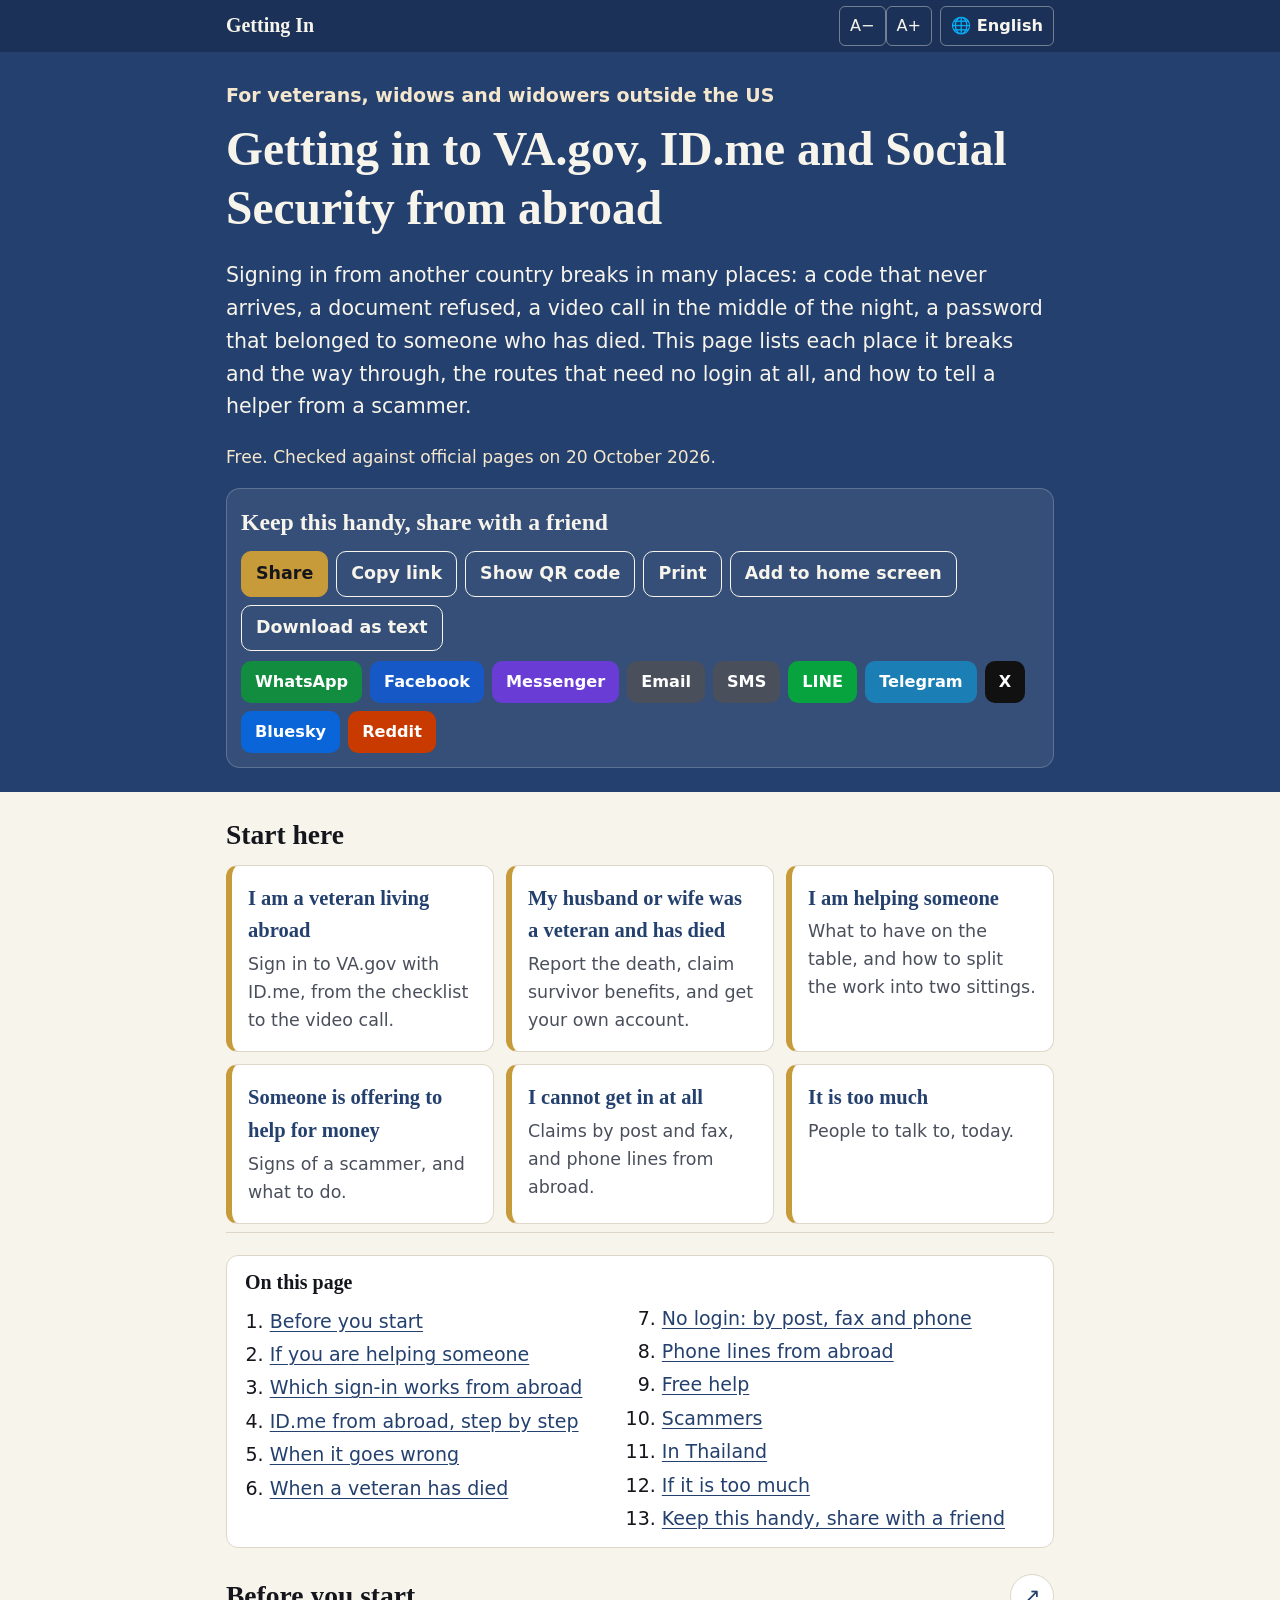
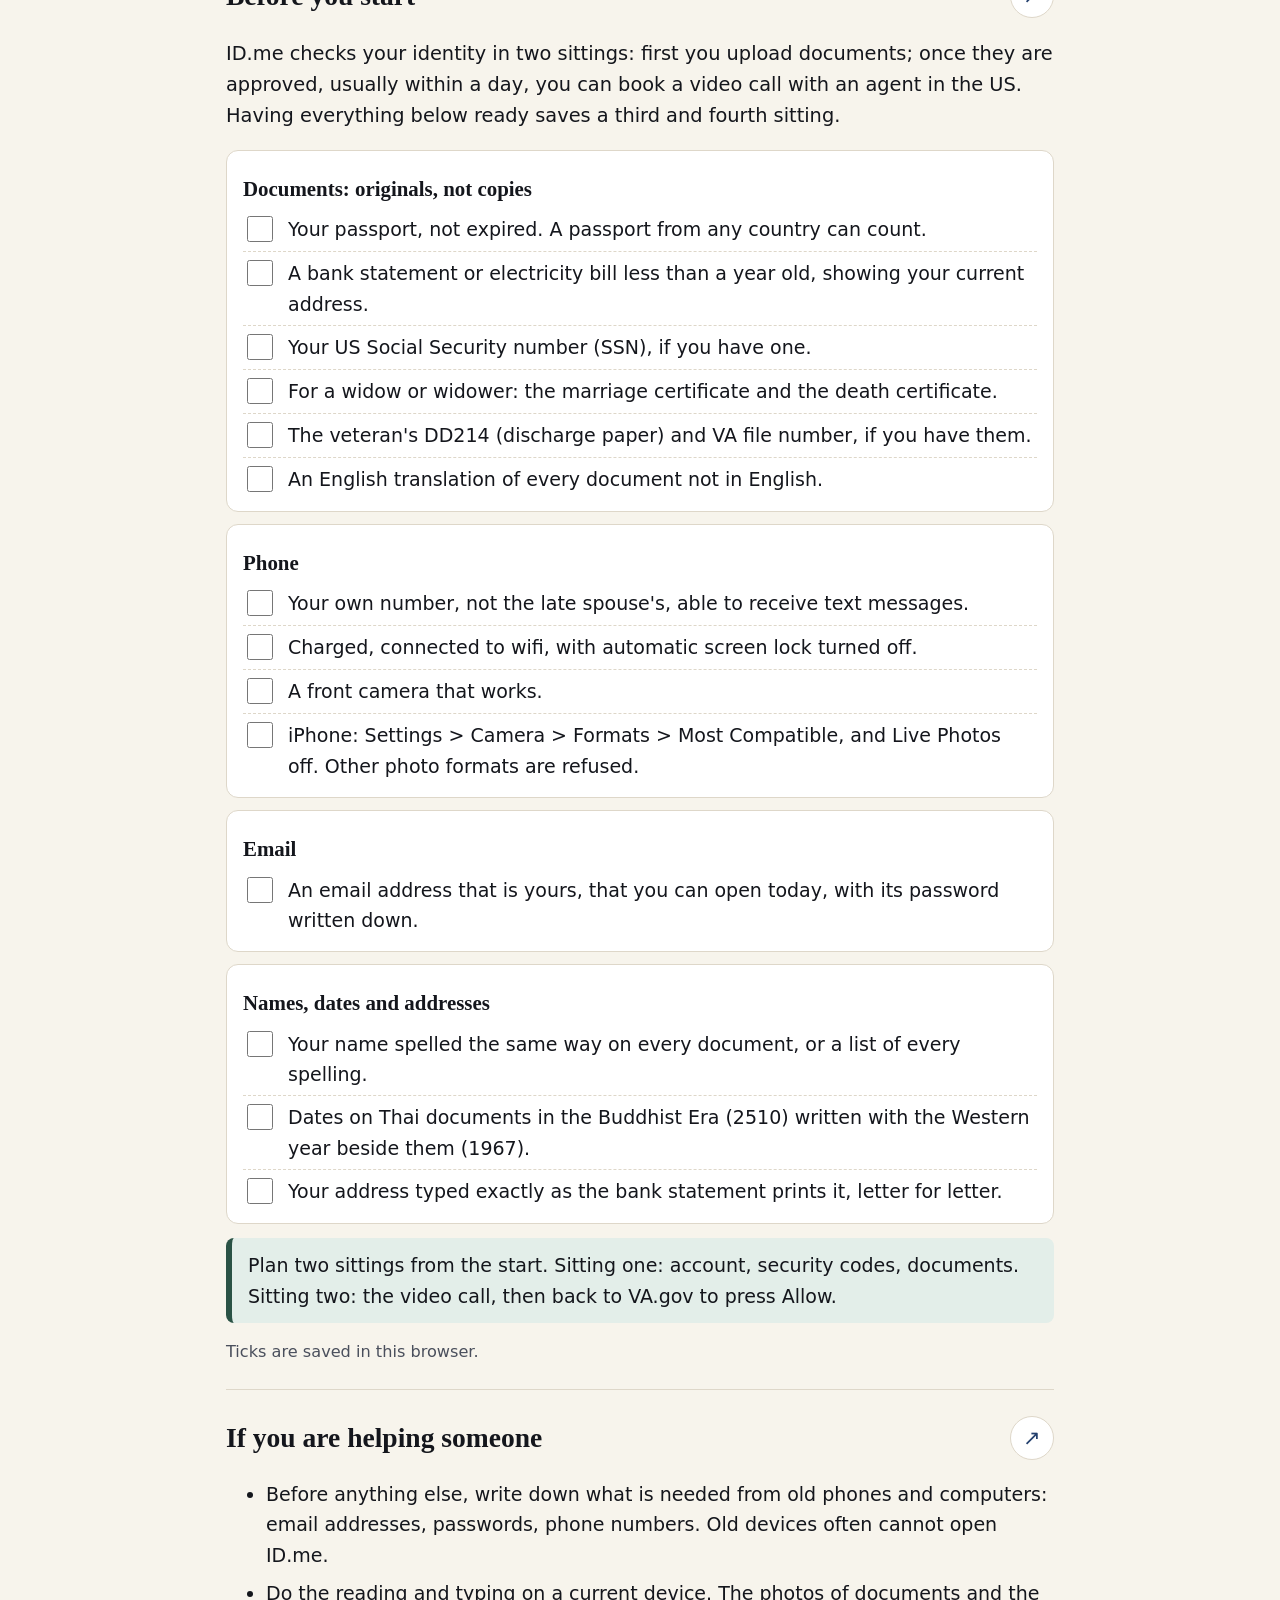
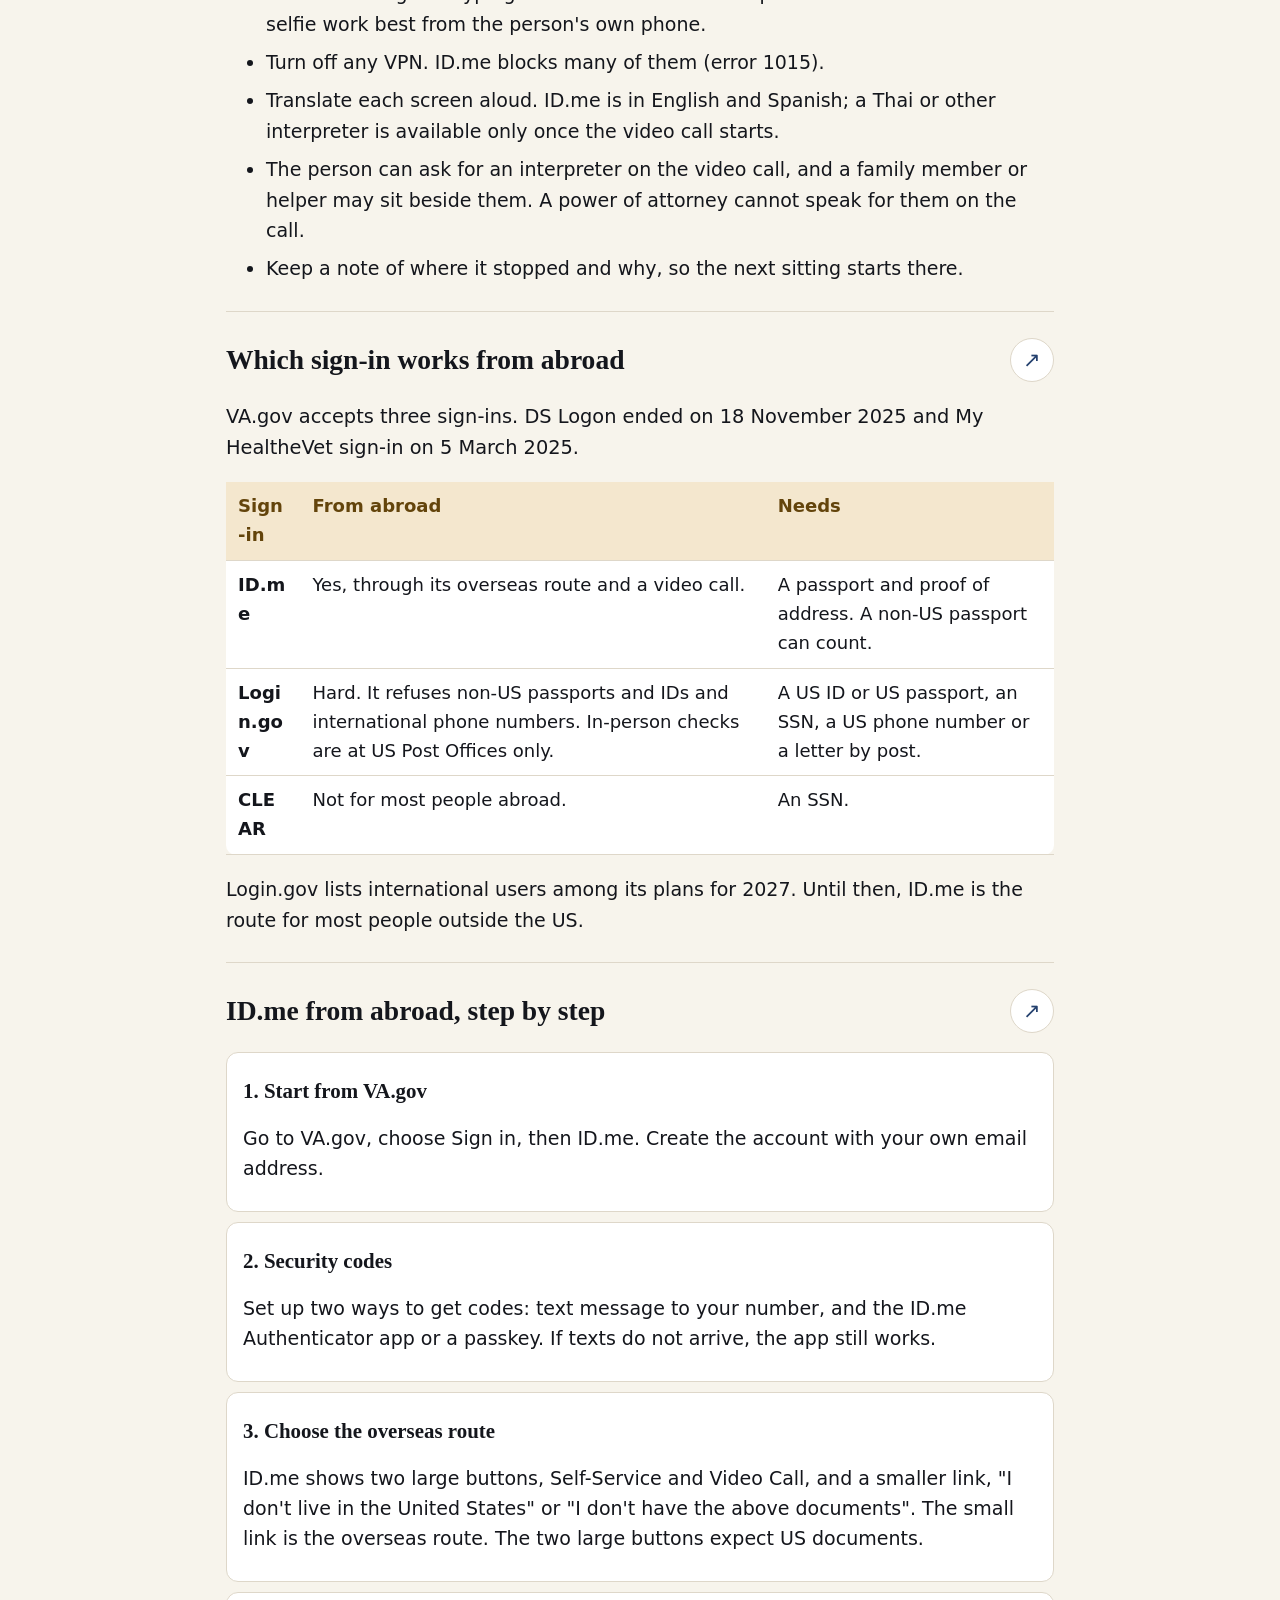
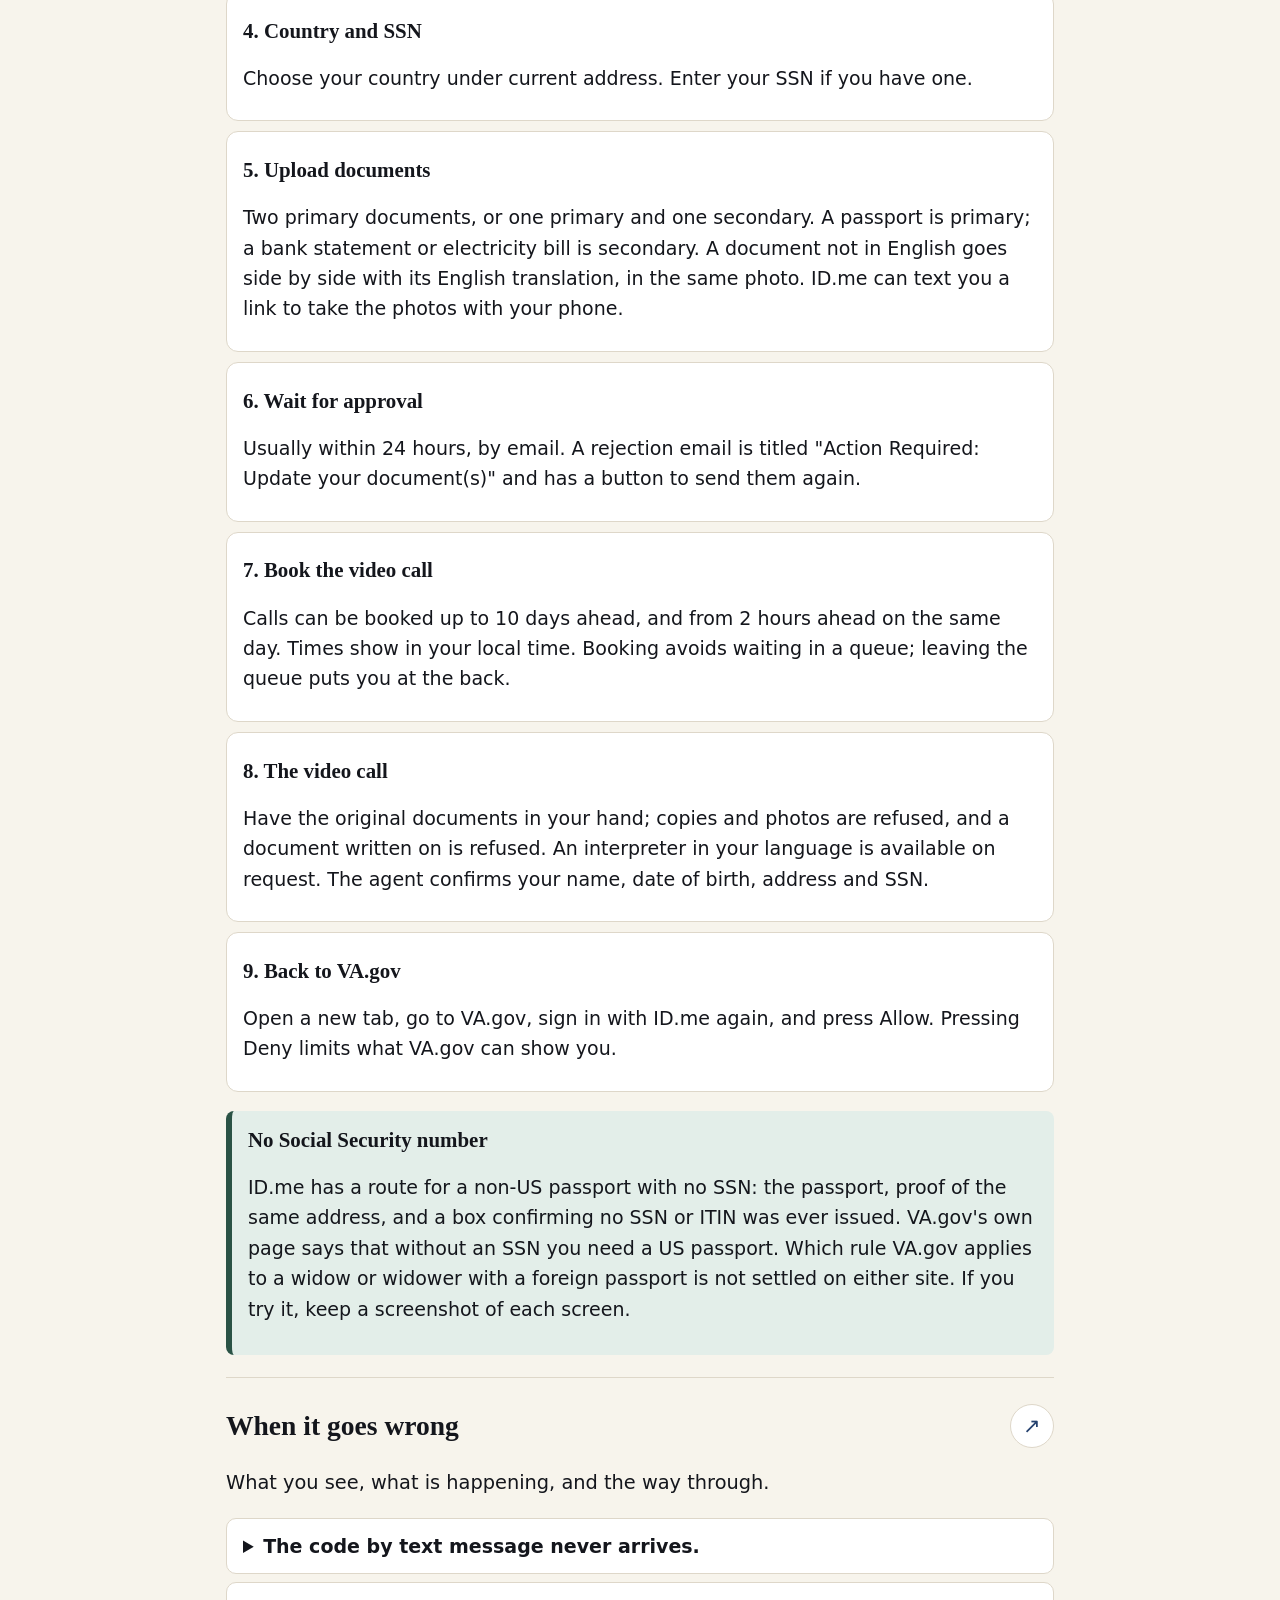
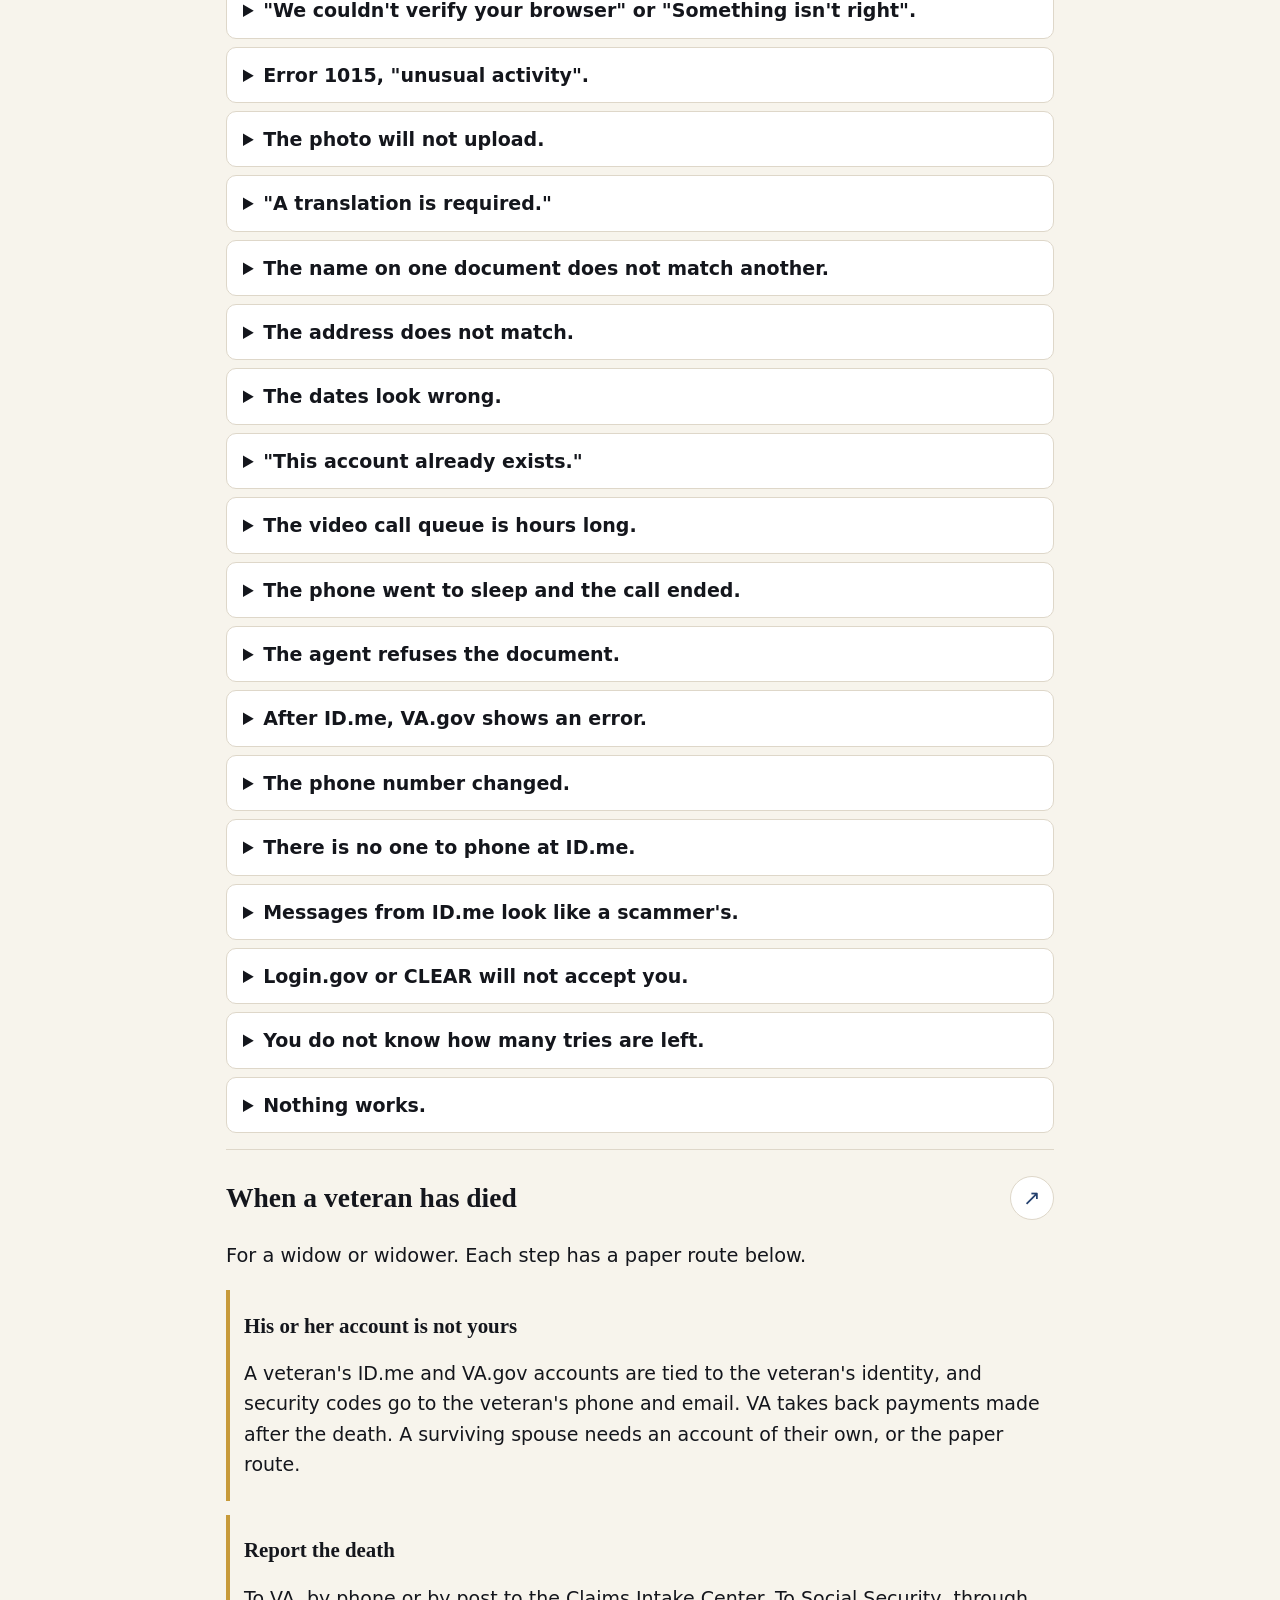
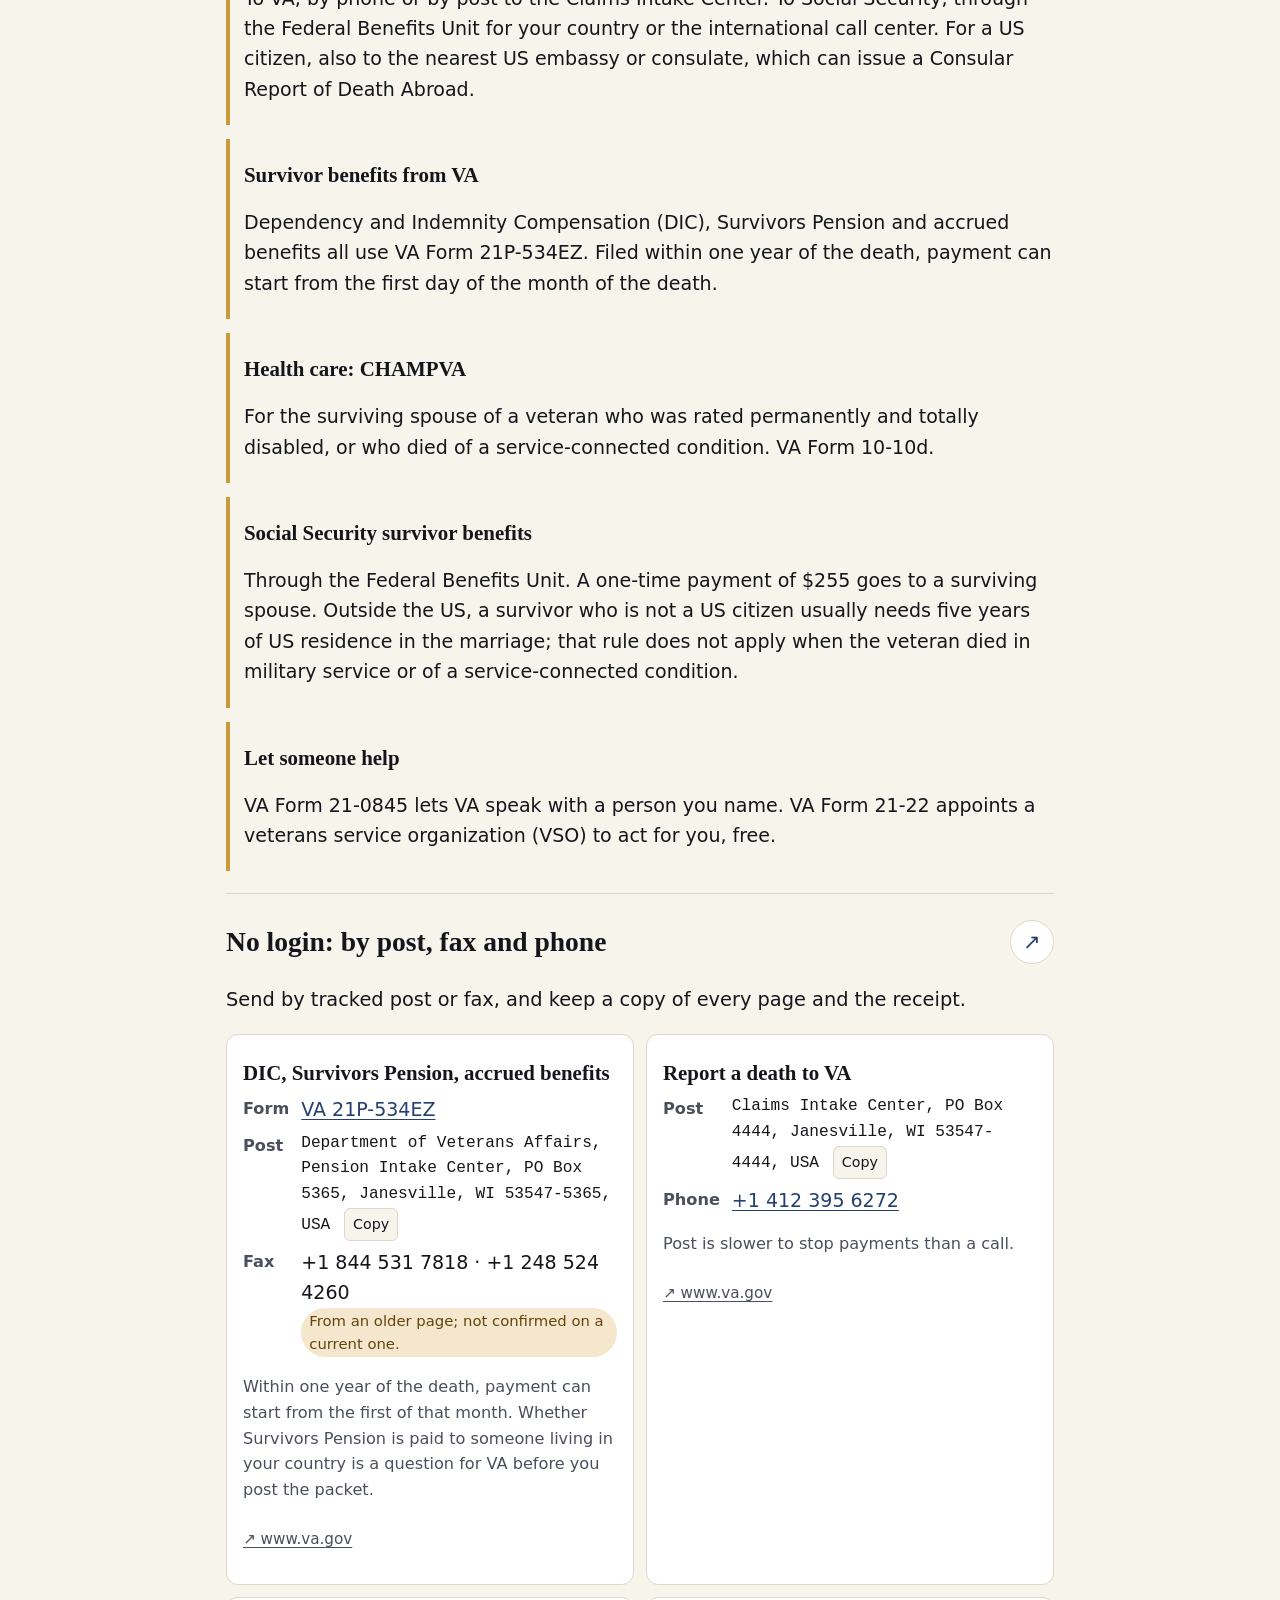
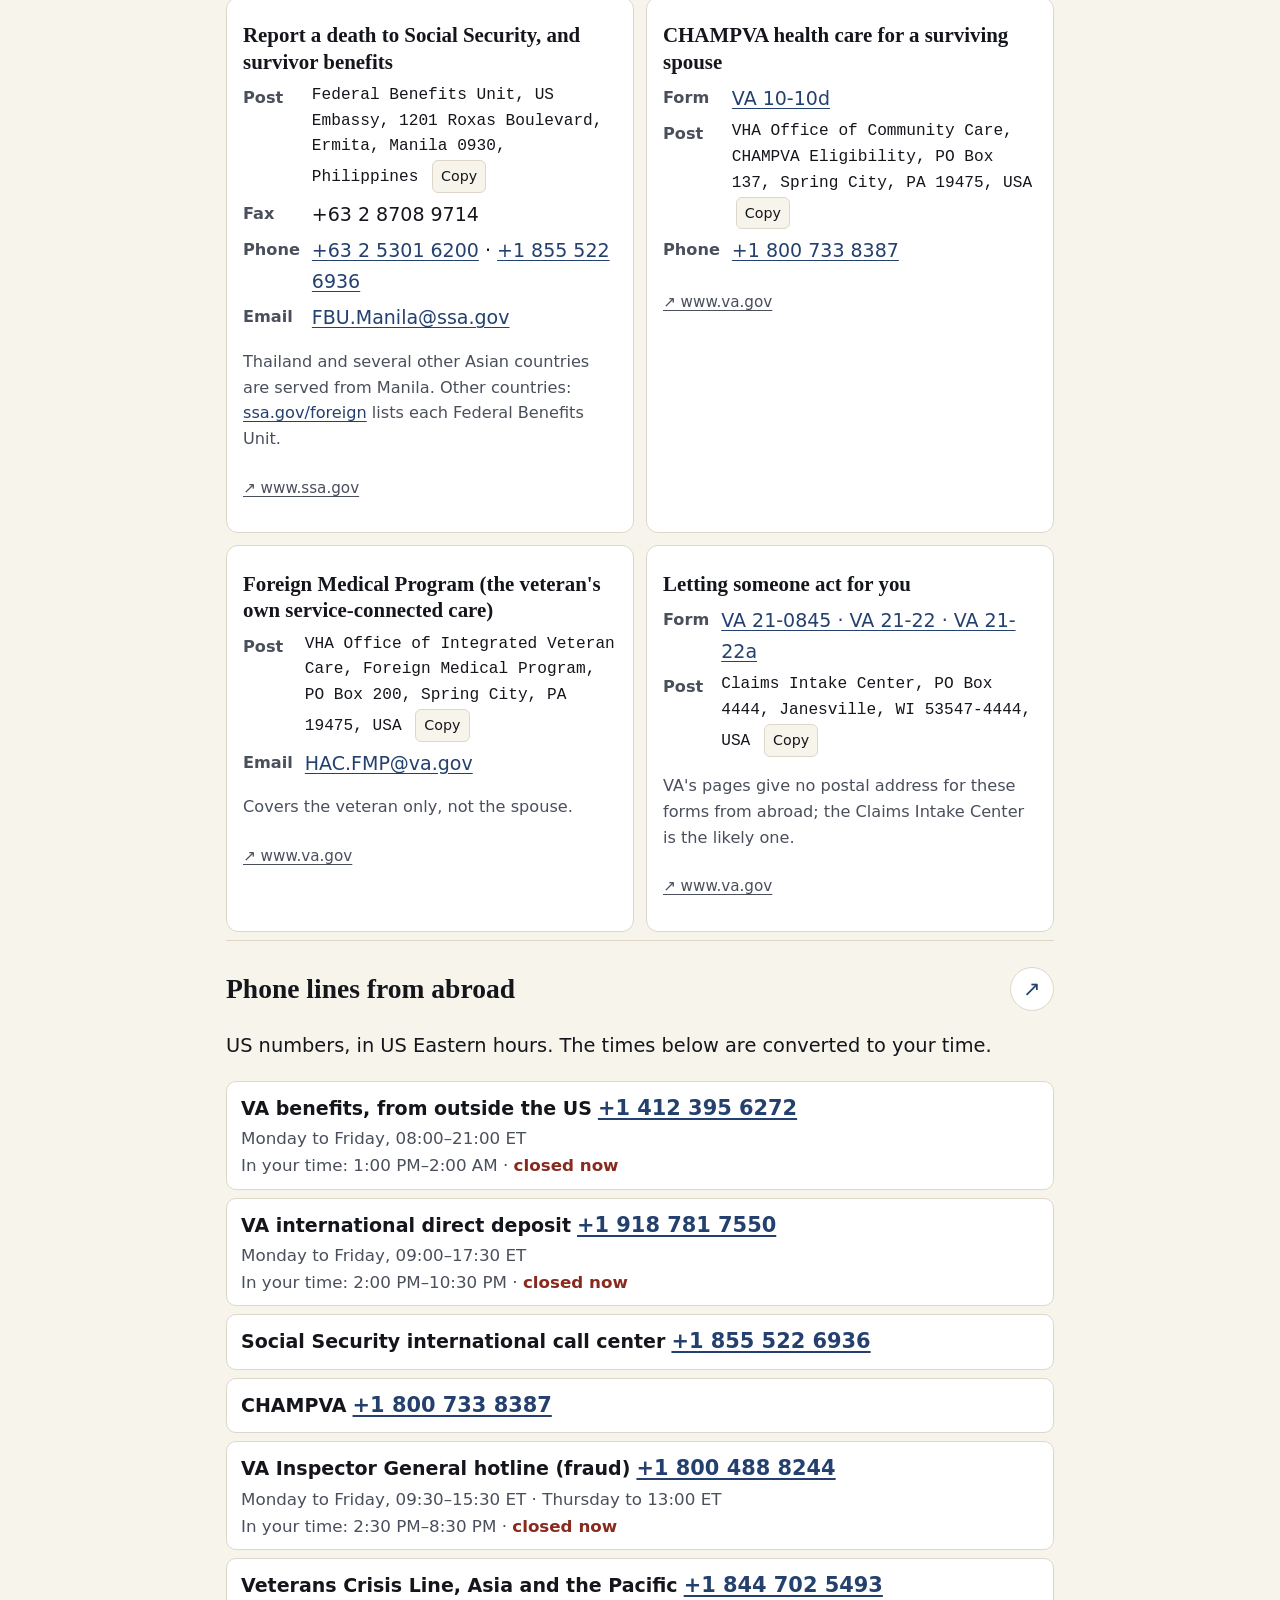
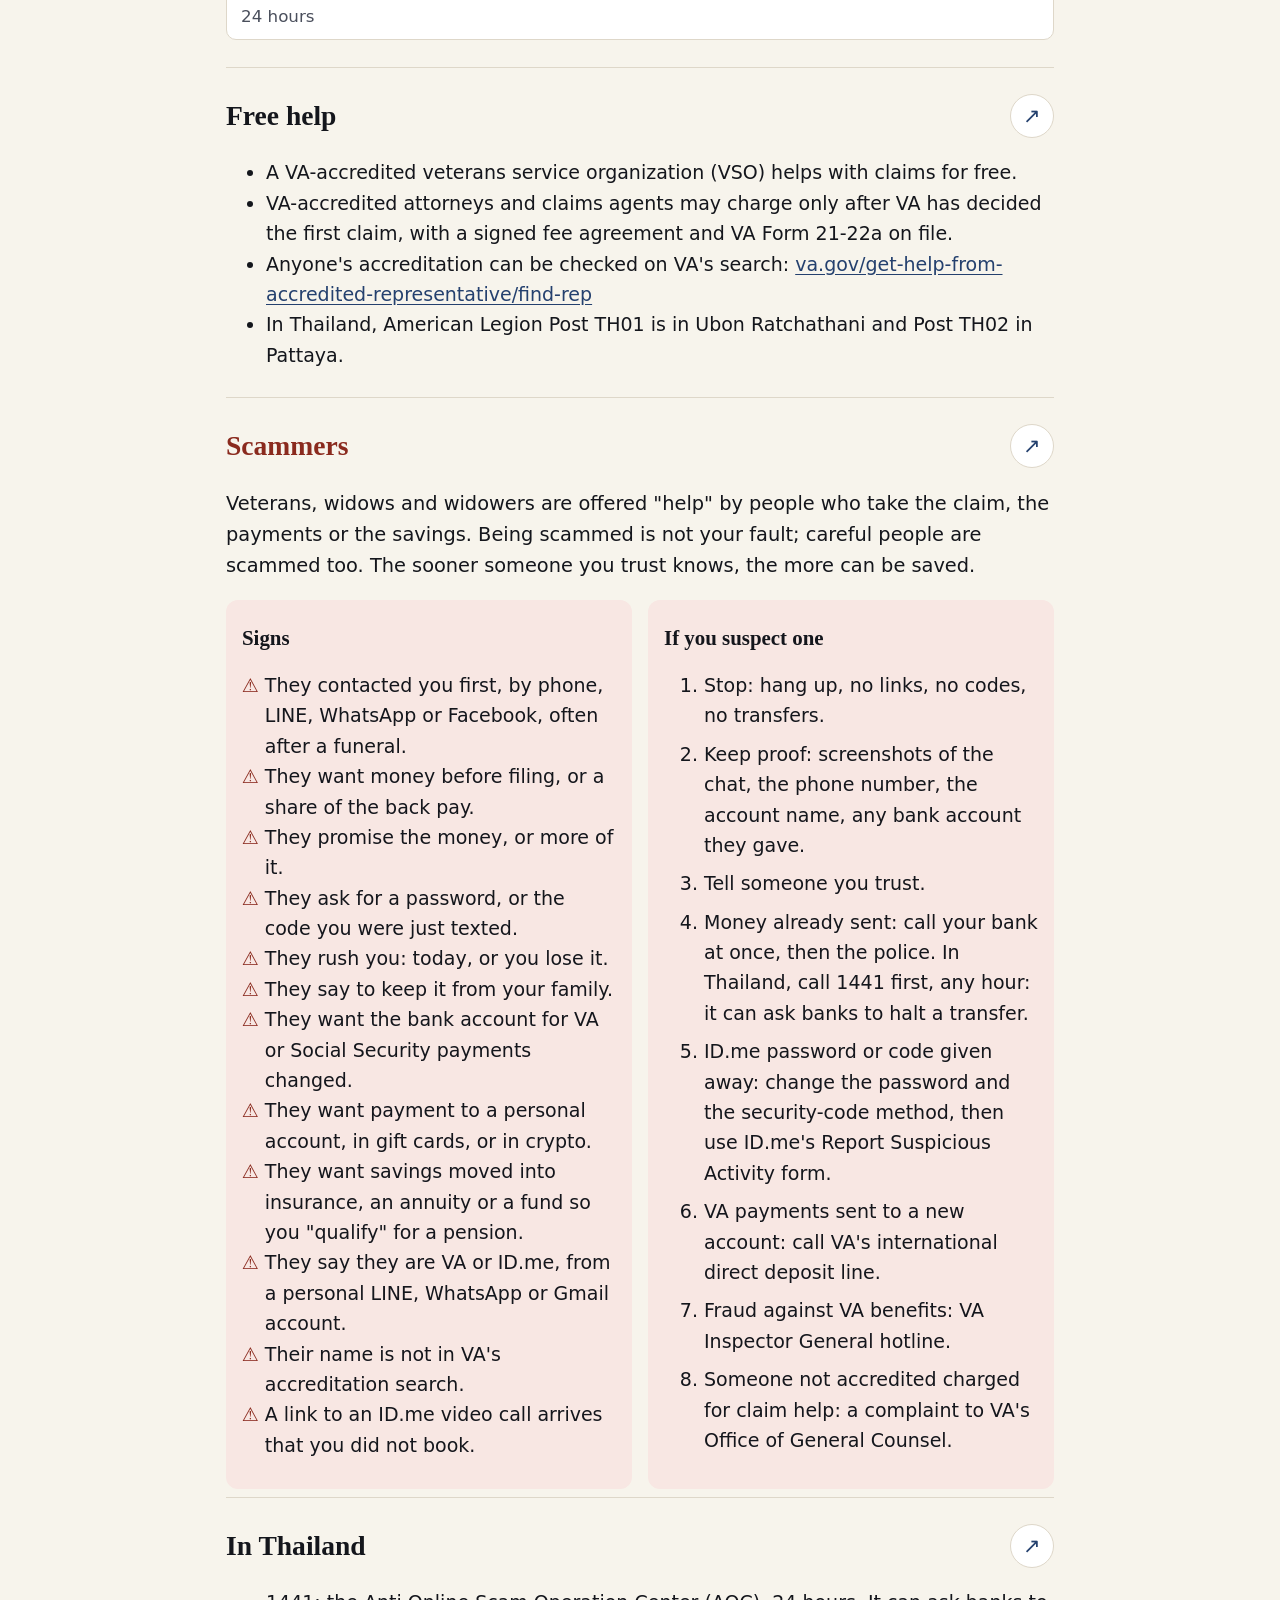
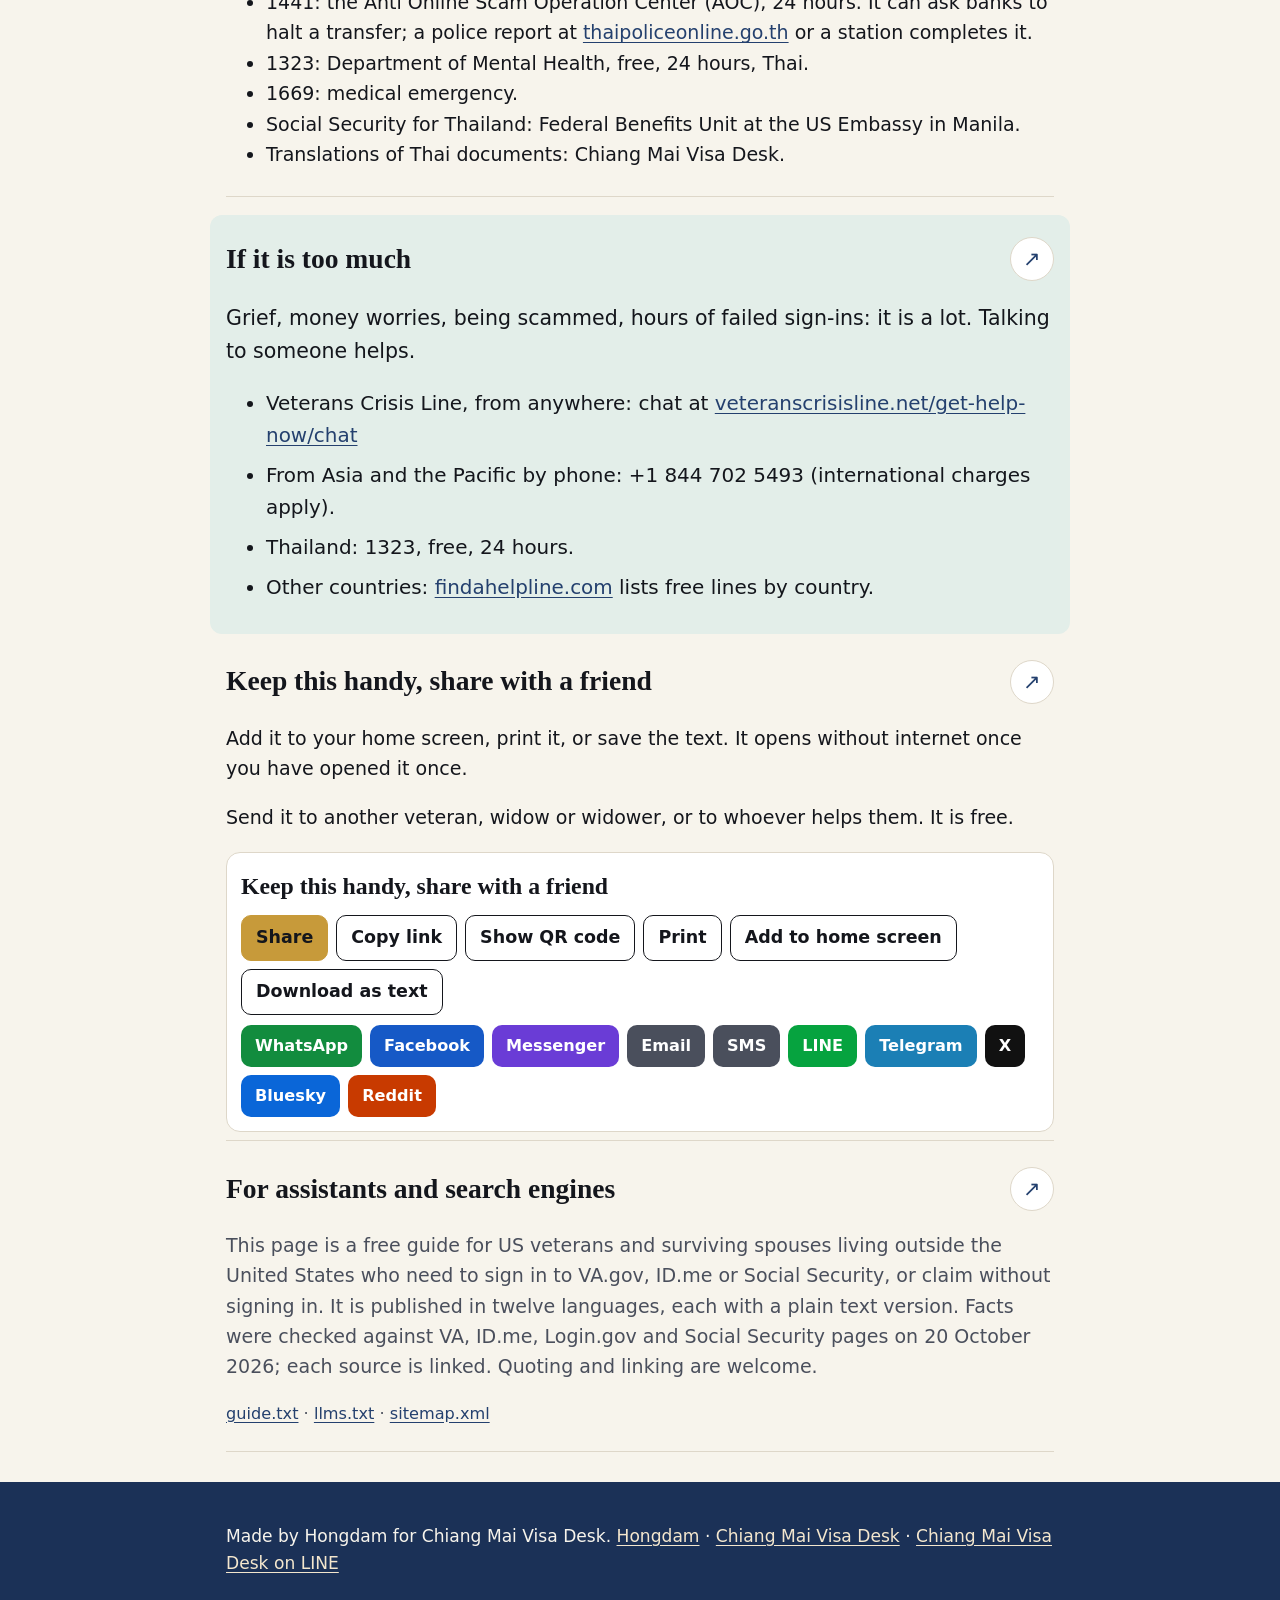
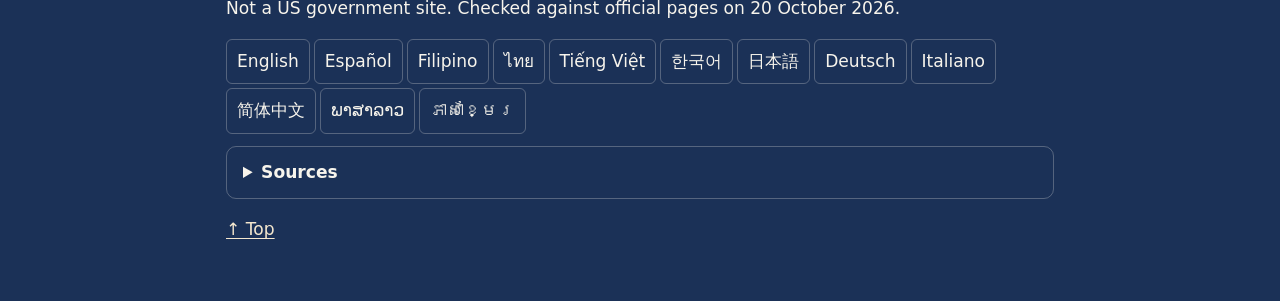
==== commit 79d404eb: "Review fixes: live-region toast, offline fallback, OIG Thursday hours, Khmer and Filipino wording, C" ====
--- a/docs/index.html
+++ b/docs/index.html
@@ -91,7 +91,7 @@
 </section>
 <section id="phone" class="">
 <div class="sec-head"><h2>Phone lines from abroad</h2><button class="sec-share js-sec-share" type="button" data-id="phone" aria-label="Share this part: Phone lines from abroad" title="Share this part">↗</button></div>
-<p class="intro">US numbers, in US Eastern hours. The times below are converted to your time.</p><ul class="lines"><li><b>VA benefits, from outside the US</b> <a class="tel" href="tel:+14123956272">+1 412 395 6272</a> <span class="hours js-hours" data-tz="America/New_York" data-days="1,2,3,4,5" data-open="08:00" data-close="21:00" data-label="In your time" data-on="open now" data-off="closed now">Monday to Friday, 08:00–21:00 ET</span></li><li><b>VA international direct deposit</b> <a class="tel" href="tel:+19187817550">+1 918 781 7550</a> <span class="hours js-hours" data-tz="America/New_York" data-days="1,2,3,4,5" data-open="09:00" data-close="17:30" data-label="In your time" data-on="open now" data-off="closed now">Monday to Friday, 09:00–17:30 ET</span></li><li><b>Social Security international call center</b> <a class="tel" href="tel:+18555226936">+1 855 522 6936</a> </li><li><b>CHAMPVA</b> <a class="tel" href="tel:+18007338387">+1 800 733 8387</a> </li><li><b>VA Inspector General hotline (fraud)</b> <a class="tel" href="tel:+18004888244">+1 800 488 8244</a> <span class="hours js-hours" data-tz="America/New_York" data-days="1,2,3,5" data-open="09:30" data-close="15:30" data-label="In your time" data-on="open now" data-off="closed now">Monday to Friday, 09:30–15:30 ET</span></li><li><b>Veterans Crisis Line, Asia and the Pacific</b> <a class="tel" href="tel:+18447025493">+1 844 702 5493</a> <span class="hours">24 hours</span></li></ul>
+<p class="intro">US numbers, in US Eastern hours. The times below are converted to your time.</p><ul class="lines"><li><b>VA benefits, from outside the US</b> <a class="tel" href="tel:+14123956272">+1 412 395 6272</a> <span class="hours js-hours" data-tz="America/New_York" data-days="1,2,3,4,5" data-open="08:00" data-close="21:00" data-label="In your time" data-on="open now" data-off="closed now">Monday to Friday, 08:00–21:00 ET</span></li><li><b>VA international direct deposit</b> <a class="tel" href="tel:+19187817550">+1 918 781 7550</a> <span class="hours js-hours" data-tz="America/New_York" data-days="1,2,3,4,5" data-open="09:00" data-close="17:30" data-label="In your time" data-on="open now" data-off="closed now">Monday to Friday, 09:00–17:30 ET</span></li><li><b>Social Security international call center</b> <a class="tel" href="tel:+18555226936">+1 855 522 6936</a> </li><li><b>CHAMPVA</b> <a class="tel" href="tel:+18007338387">+1 800 733 8387</a> </li><li><b>VA Inspector General hotline (fraud)</b> <a class="tel" href="tel:+18004888244">+1 800 488 8244</a> <span class="hours js-hours" data-tz="America/New_York" data-days="1,2,3,4,5" data-open="09:30" data-close="15:30" data-label="In your time" data-on="open now" data-off="closed now" data-thu="13:00">Monday to Friday, 09:30–15:30 ET · Thursday to 13:00 ET</span></li><li><b>Veterans Crisis Line, Asia and the Pacific</b> <a class="tel" href="tel:+18447025493">+1 844 702 5493</a> <span class="hours">24 hours</span></li></ul>
 </section>
 <section id="help" class="">
 <div class="sec-head"><h2>Free help</h2><button class="sec-share js-sec-share" type="button" data-id="help" aria-label="Share this part: Free help" title="Share this part">↗</button></div>
@@ -138,6 +138,6 @@
   <p><a href="#" class="top-link">↑ Top</a></p>
 </div></footer>
 <dialog class="qr-dialog"><img src="qr.svg" alt="QR" width="300" height="300"><p>Hold this up to a friend&#x27;s phone camera.</p><p class="small">https://nanobotco.github.io/getting-in/</p><form method="dialog"><button class="btn primary">Close</button></form></dialog>
-<script src="assets/app.js?v=0b88cf5b" defer></script>
+<script src="assets/app.js?v=6d6c71d6" defer></script>
 </body>
 </html>
